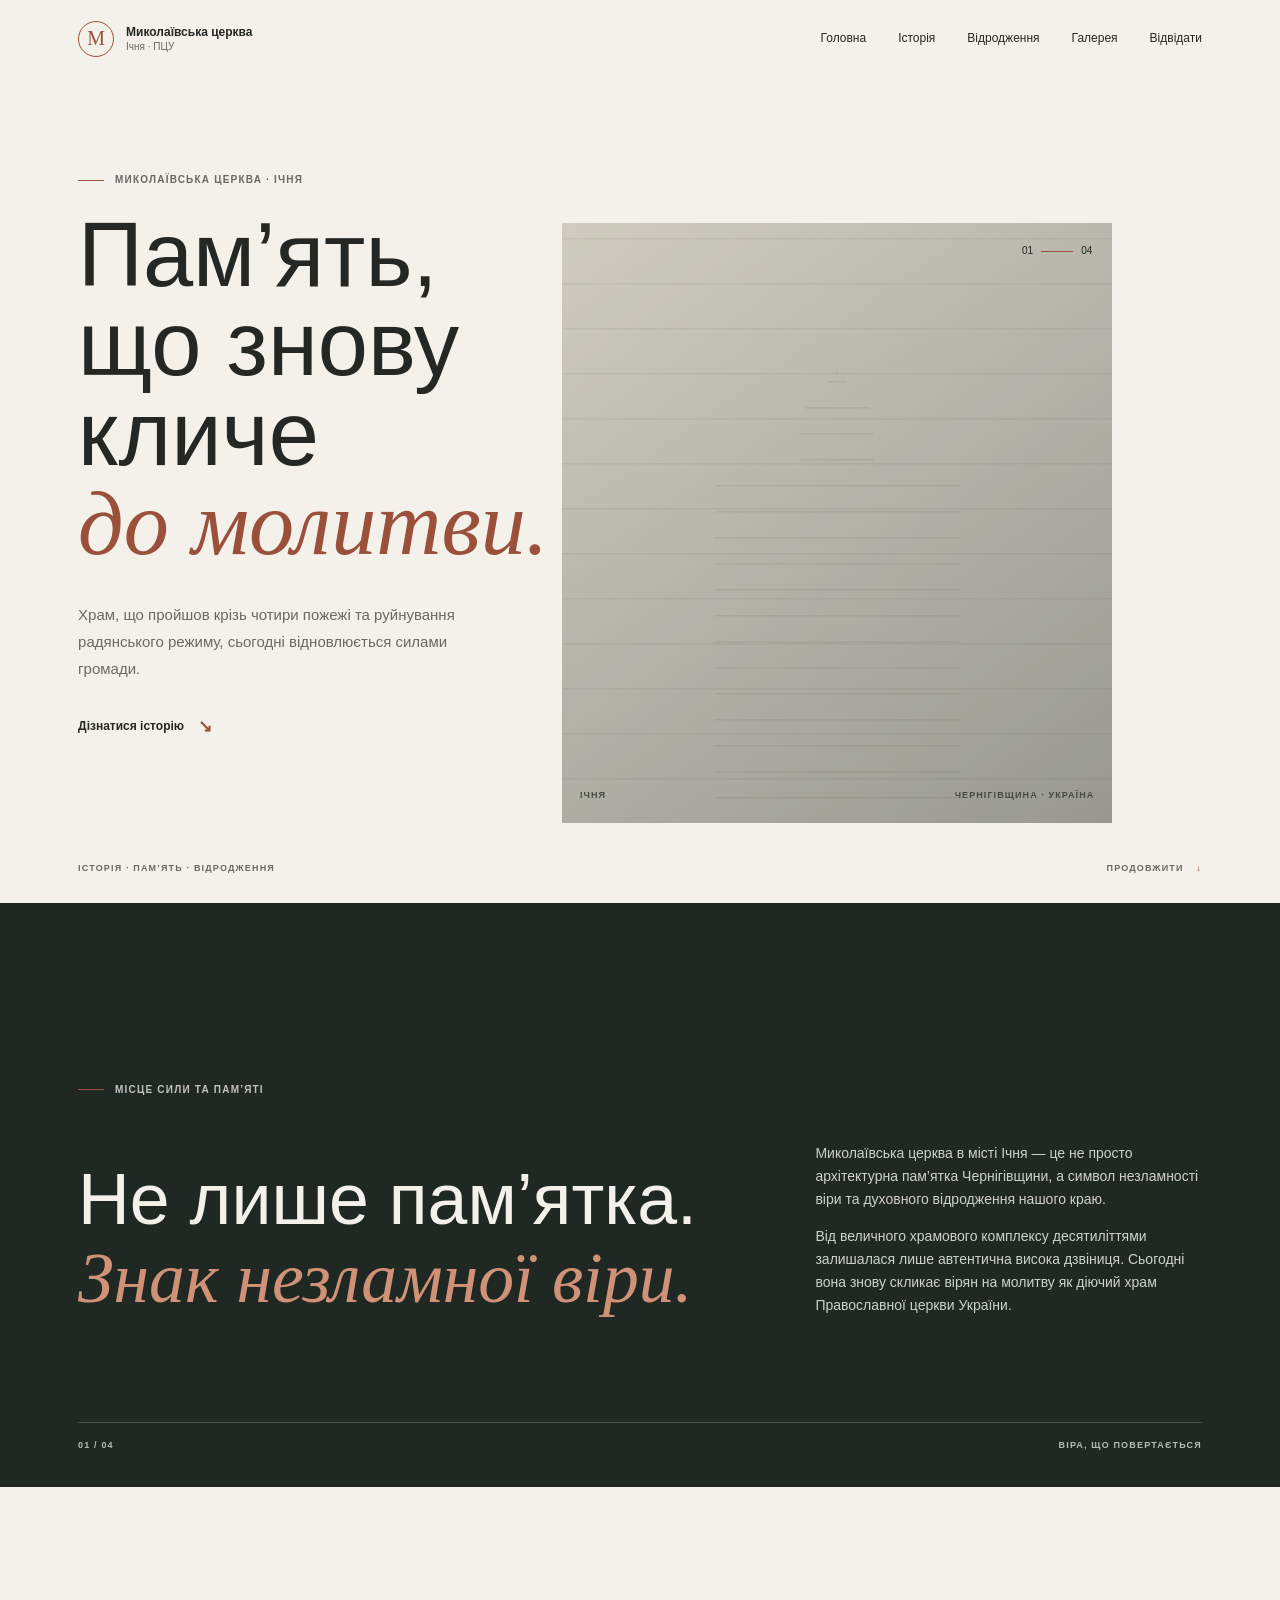
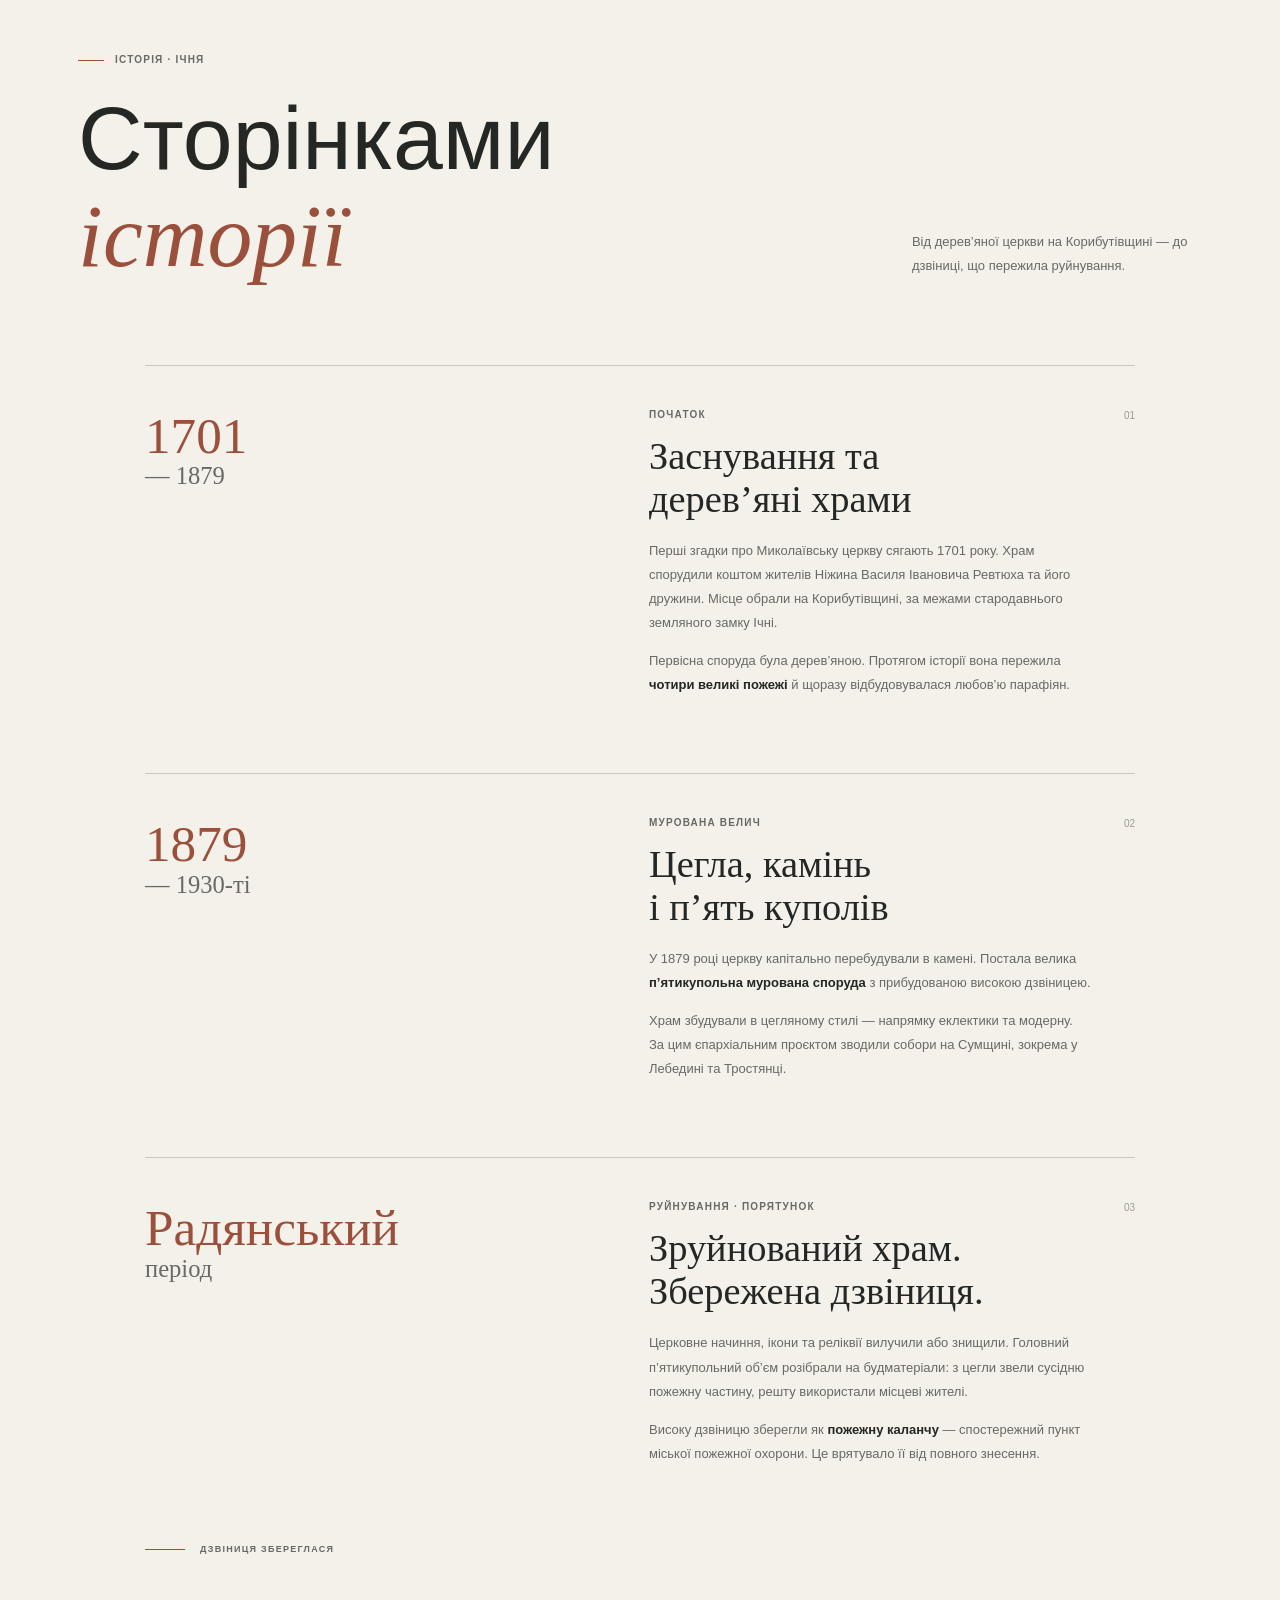
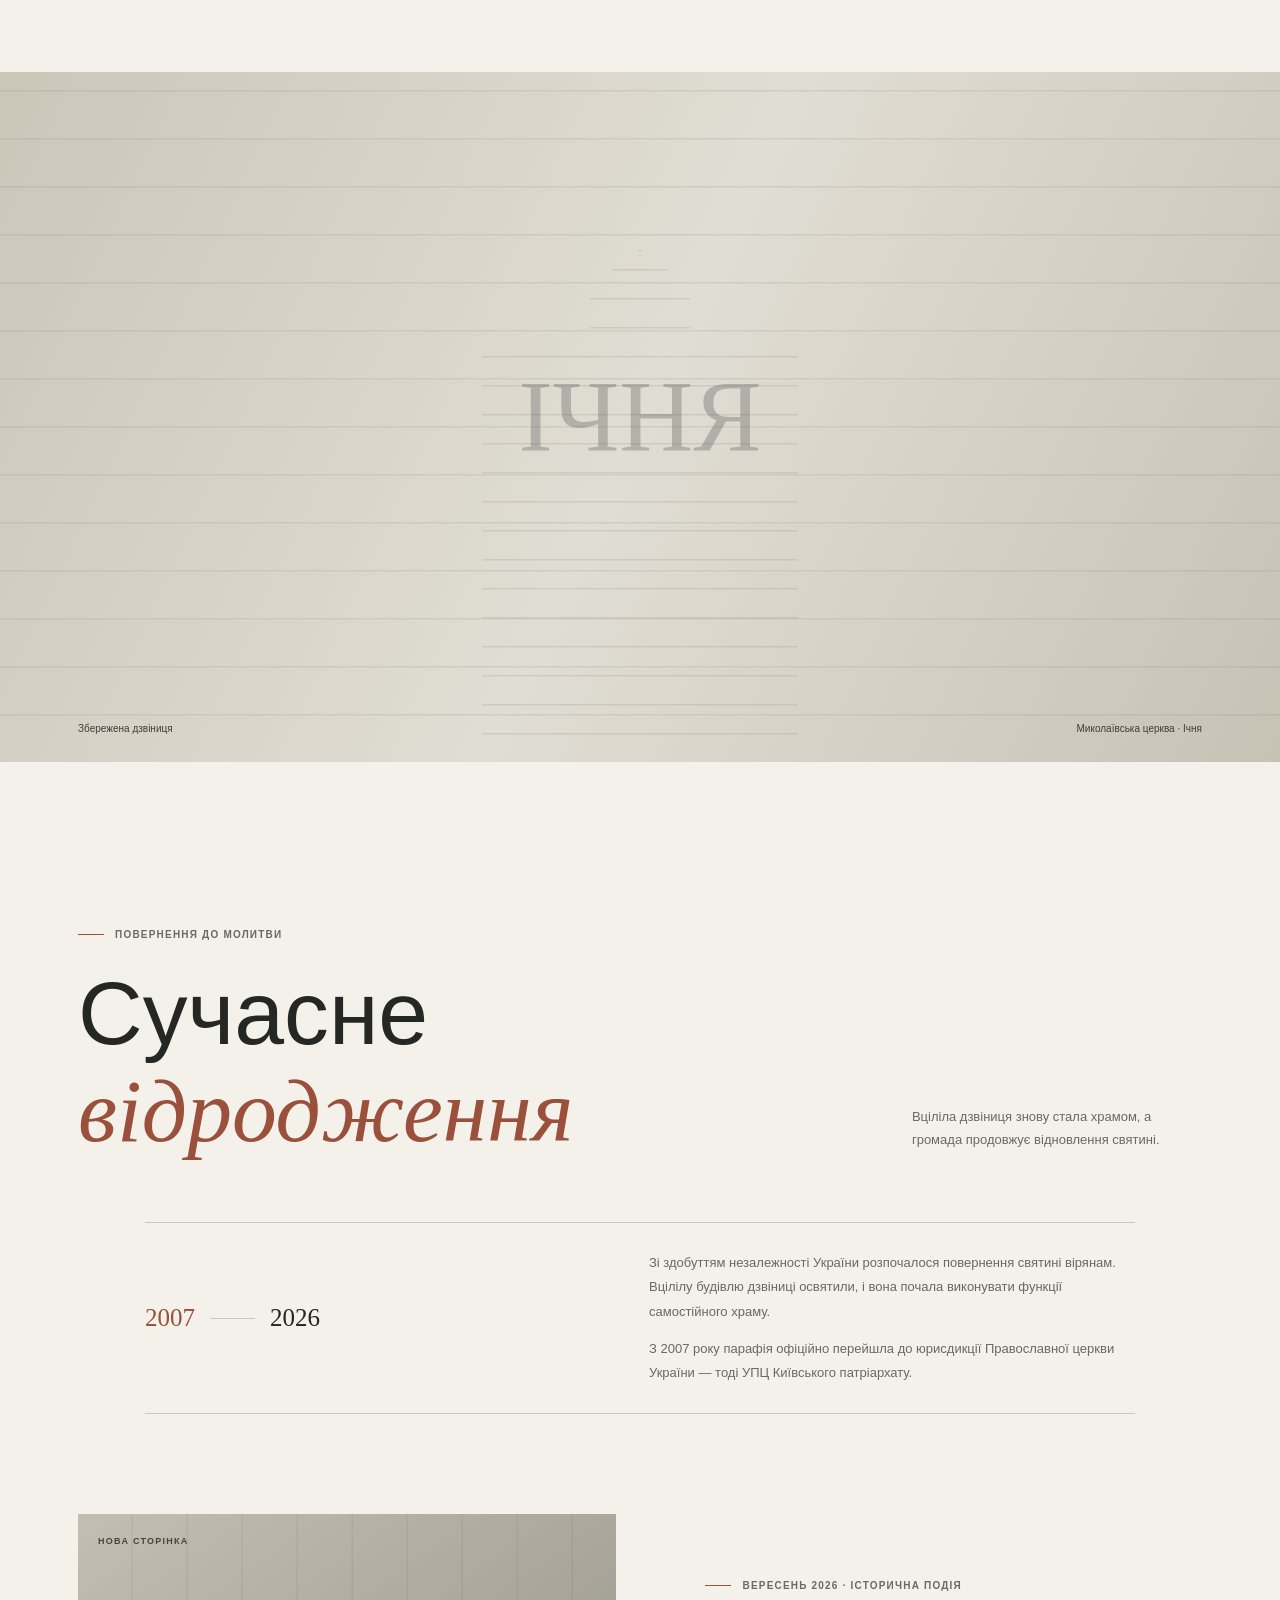
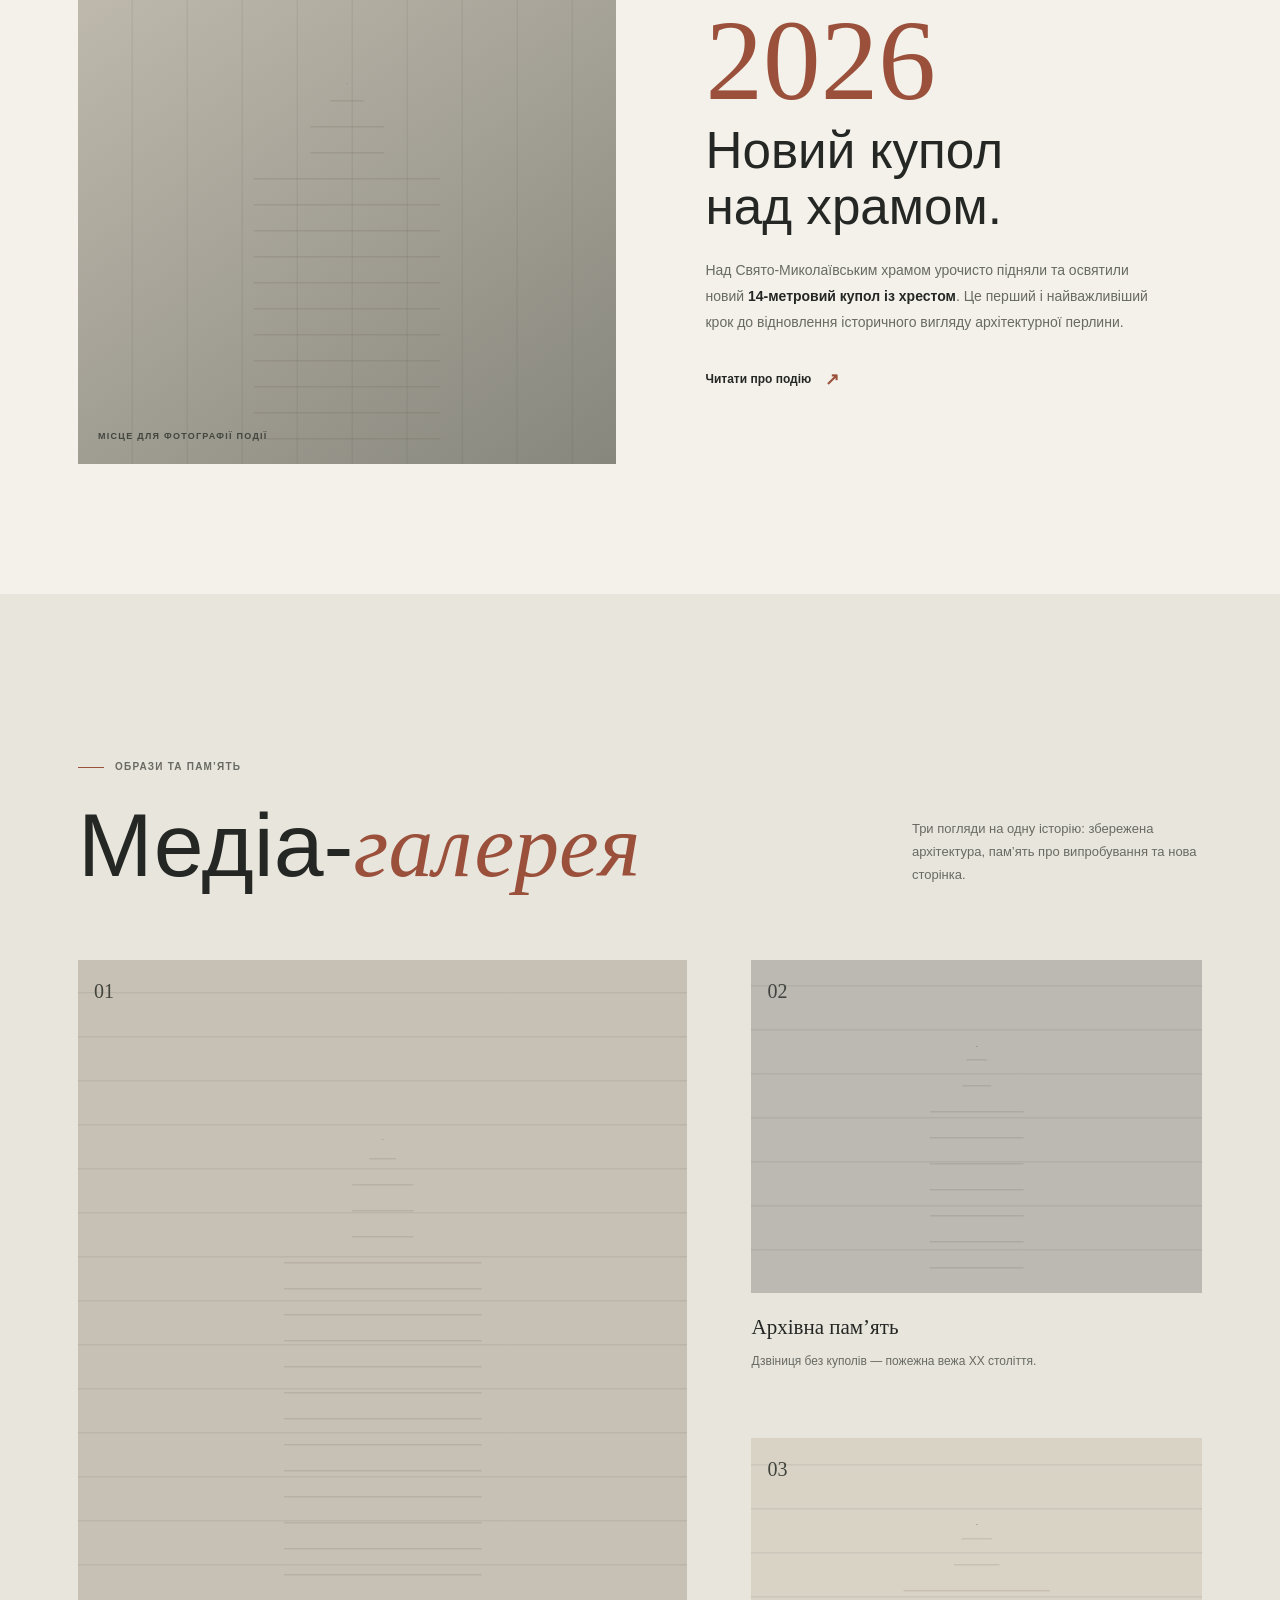
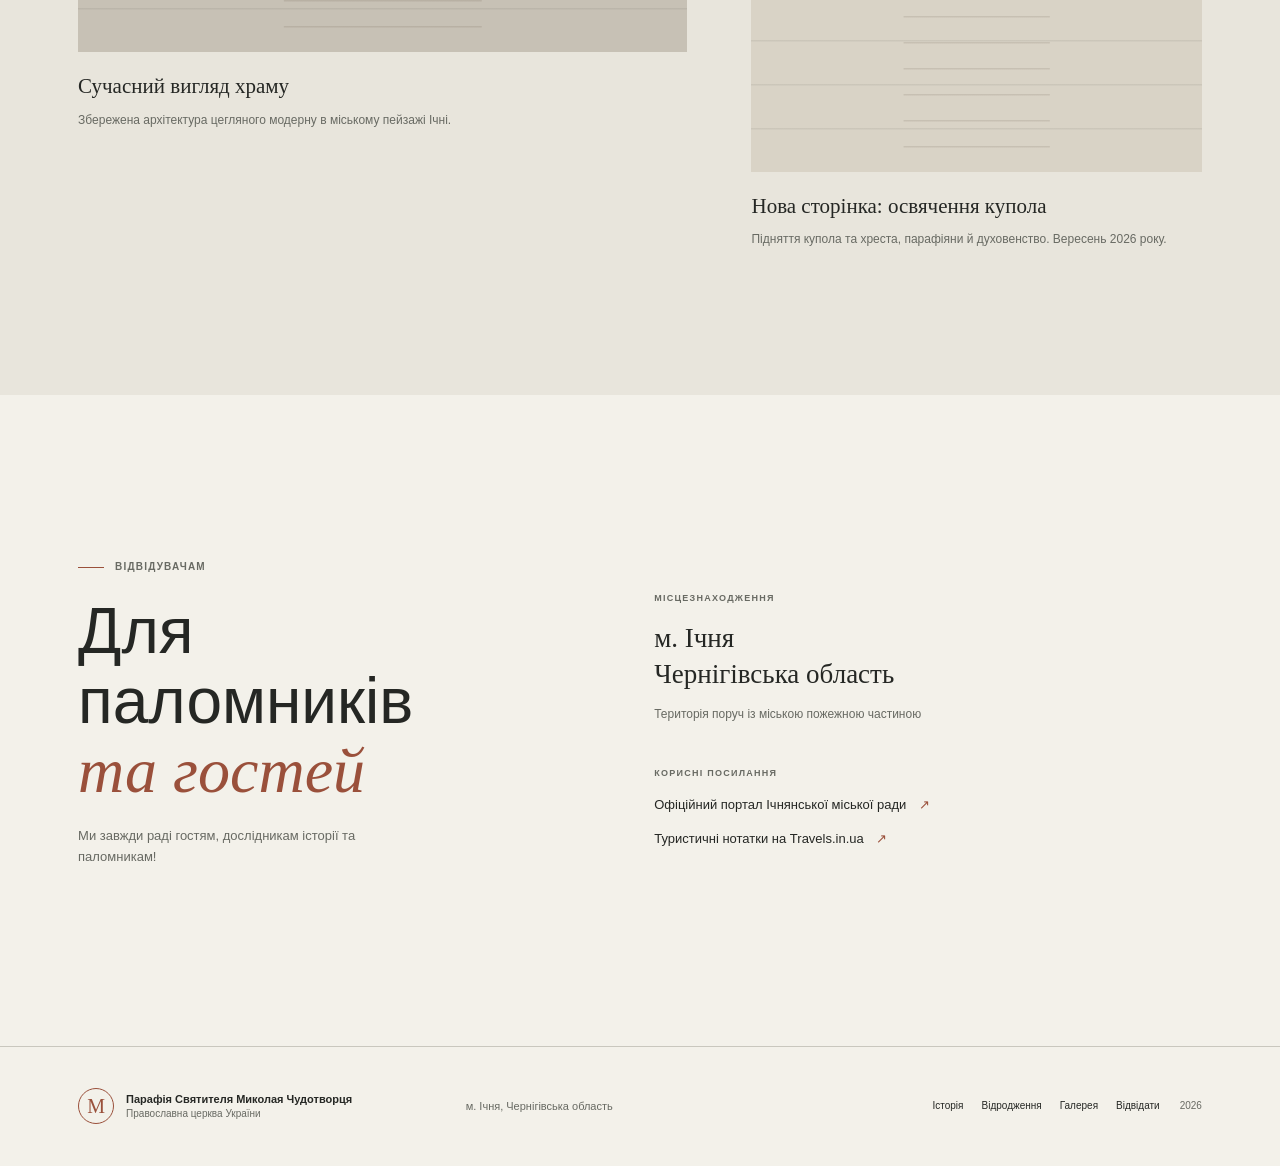
==== index.html @ 8bde5552 "chore: add church website and license" ====
<!doctype html>
<html lang="uk">
<head>
  <meta charset="utf-8">
  <meta name="viewport" content="width=device-width, initial-scale=1">
  <meta name="theme-color" content="#f3f1ea">
  <title>Миколаївська церква ПЦУ — Ічня | Історія та відродження</title>
  <meta name="description" content="Історія Миколаївської церкви в Ічні, Чернігівщина: від перших згадок 1701 року до відродження парафії та освячення нового купола у 2026 році.">
  <link rel="canonical" href="https://example.org/">
  <meta property="og:type" content="website">
  <meta property="og:locale" content="uk_UA">
  <meta property="og:title" content="Миколаївська церква ПЦУ — Ічня">
  <meta property="og:description" content="Історія храму, що пережив руйнування, зберіг дзвіницю та відроджується силами громади.">
  <meta name="twitter:card" content="summary">
  <script type="application/ld+json">
    {
      "@context": "https://schema.org",
      "@type": "Church",
      "name": "Парафія Святителя Миколая Чудотворця ПЦУ",
      "address": {
        "@type": "PostalAddress",
        "addressLocality": "Ічня",
        "addressRegion": "Чернігівська область",
        "addressCountry": "UA"
      }
    }
  </script>
  <link rel="stylesheet" href="styles.css">
  <script src="script.js" defer></script>
</head>
<body>
  <a class="skip-link" href="#main">Перейти до змісту</a>
  <header class="site-header" id="top">
    <a class="brand" href="#top" aria-label="Миколаївська церква в Ічні — на головну">
      <span class="brand-mark" aria-hidden="true">М</span>
      <span class="brand-name">Миколаївська церква<span>Ічня · ПЦУ</span></span>
    </a>
    <nav class="desktop-nav" aria-label="Головна навігація">
      <a href="#top">Головна</a>
      <a href="#history">Історія</a>
      <a href="#revival">Відродження</a>
      <a href="#gallery">Галерея</a>
      <a href="#visit">Відвідати</a>
    </nav>
    <details class="mobile-nav">
      <summary aria-label="Відкрити навігацію"><span></span><span></span></summary>
      <nav aria-label="Мобільна навігація">
        <a href="#top">Головна</a>
        <a href="#history">Історія</a>
        <a href="#revival">Відродження</a>
        <a href="#gallery">Галерея</a>
        <a href="#visit">Відвідати</a>
      </nav>
    </details>
  </header>

  <main id="main">
    <section class="hero" aria-labelledby="hero-title">
      <div class="hero-copy">
        <p class="eyebrow"><span class="eyebrow-rule"></span> Миколаївська церква · Ічня</p>
        <h1 id="hero-title">Пам’ять,<br>що знову кличе<br><em>до молитви.</em></h1>
        <p class="hero-intro">Храм, що пройшов крізь чотири пожежі та руйнування радянського режиму, сьогодні відновлюється силами громади.</p>
        <a class="text-link hero-link" href="#history">Дізнатися історію <span aria-hidden="true">↘</span></a>
      </div>
      <!-- Replace with images/hero/church-hero.webp when the approved parish photo is available. -->
      <div class="hero-image media-placeholder" role="img" aria-label="Місце для фотографії сучасного вигляду Миколаївської церкви в Ічні">
        <span class="hero-image-note"><span>ІЧНЯ</span><span>ЧЕРНІГІВЩИНА · УКРАЇНА</span></span>
        <span class="image-index">01 <i></i> 04</span>
      </div>
      <div class="hero-bottom"><span>ІСТОРІЯ · ПАМ’ЯТЬ · ВІДРОДЖЕННЯ</span><a href="#identity" aria-label="Прокрутити до вступу">ПРОДОВЖИТИ <span aria-hidden="true">↓</span></a></div>
    </section>

    <section class="identity section-pad" id="identity" aria-labelledby="identity-title">
      <p class="eyebrow reveal"><span class="eyebrow-rule"></span> Місце сили та пам’яті</p>
      <div class="identity-content reveal">
        <h2 id="identity-title">Не лише пам’ятка.<br><em>Знак незламної віри.</em></h2>
        <div class="identity-text">
          <p>Миколаївська церква в місті Ічня — це не просто архітектурна пам’ятка Чернігівщини, а символ незламності віри та духовного відродження нашого краю.</p>
          <p>Від величного храмового комплексу десятиліттями залишалася лише автентична висока дзвіниця. Сьогодні вона знову скликає вірян на молитву як діючий храм Православної церкви України.</p>
        </div>
      </div>
      <div class="identity-foot"><span>01 / 04</span><span>ВІРА, ЩО ПОВЕРТАЄТЬСЯ</span></div>
    </section>

    <section class="history section-pad" id="history" aria-labelledby="history-title">
      <div class="section-heading reveal">
        <p class="eyebrow"><span class="eyebrow-rule"></span> Історія · Ічня</p>
        <h2 id="history-title">Сторінками<br><em>історії</em></h2>
        <p class="heading-aside">Від дерев’яної церкви на Корибутівщині — до дзвіниці, що пережила руйнування.</p>
      </div>
      <div class="timeline">
        <article class="timeline-item reveal">
          <div class="timeline-date"><span>1701</span><span>— 1879</span></div>
          <div class="timeline-copy">
            <p class="eyebrow">Початок</p>
            <h3>Заснування та<br>дерев’яні храми</h3>
            <p>Перші згадки про Миколаївську церкву сягають 1701 року. Храм спорудили коштом жителів Ніжина Василя Івановича Ревтюха та його дружини. Місце обрали на Корибутівщині, за межами стародавнього земляного замку Ічні.</p>
            <p>Первісна споруда була дерев’яною. Протягом історії вона пережила <strong>чотири великі пожежі</strong> й щоразу відбудовувалася любов’ю парафіян.</p>
            <span class="timeline-marker" aria-hidden="true">01</span>
          </div>
        </article>
        <article class="timeline-item reveal">
          <div class="timeline-date"><span>1879</span><span>— 1930-ті</span></div>
          <div class="timeline-copy">
            <p class="eyebrow">Мурована велич</p>
            <h3>Цегла, камінь<br>і п’ять куполів</h3>
            <p>У 1879 році церкву капітально перебудували в камені. Постала велика <strong>п’ятикупольна мурована споруда</strong> з прибудованою високою дзвіницею.</p>
            <p>Храм збудували в цегляному стилі — напрямку еклектики та модерну. За цим єпархіальним проєктом зводили собори на Сумщині, зокрема у Лебедині та Тростянці.</p>
            <span class="timeline-marker" aria-hidden="true">02</span>
          </div>
        </article>
        <article class="timeline-item reveal">
          <div class="timeline-date"><span>Радянський</span><span>період</span></div>
          <div class="timeline-copy">
            <p class="eyebrow">Руйнування · порятунок</p>
            <h3>Зруйнований храм.<br>Збережена дзвіниця.</h3>
            <p>Церковне начиння, ікони та реліквії вилучили або знищили. Головний п’ятикупольний об’єм розібрали на будматеріали: з цегли звели сусідню пожежну частину, решту використали місцеві жителі.</p>
            <p>Високу дзвіницю зберегли як <strong>пожежну каланчу</strong> — спостережний пункт міської пожежної охорони. Це врятувало її від повного знесення.</p>
            <span class="timeline-marker" aria-hidden="true">03</span>
          </div>
        </article>
      </div>
      <div class="history-end reveal"><span class="history-end-line"></span><span>ДЗВІНИЦЯ ЗБЕРЕГЛАСЯ</span></div>
    </section>

    <figure class="photo-break reveal" aria-label="Місце для фотографії збереженої дзвіниці">
      <!-- Replace with images/history/bell-tower.webp when the approved parish photo is available. -->
      <div class="photo-break-image media-placeholder" role="img" aria-label="Тут буде фотографія дзвіниці Миколаївської церкви"></div>
      <figcaption><span>Збережена дзвіниця</span><span>Миколаївська церква · Ічня</span></figcaption>
      <span class="photo-break-number" aria-hidden="true">ІЧНЯ</span>
    </figure>

    <section class="revival section-pad" id="revival" aria-labelledby="revival-title">
      <div class="section-heading reveal">
        <p class="eyebrow"><span class="eyebrow-rule"></span> Повернення до молитви</p>
        <h2 id="revival-title">Сучасне<br><em>відродження</em></h2>
        <p class="heading-aside">Вціліла дзвіниця знову стала храмом, а громада продовжує відновлення святині.</p>
      </div>
      <div class="revival-story reveal">
        <div class="revival-years" aria-hidden="true"><span>2007</span><span class="years-rule"></span><span>2026</span></div>
        <div class="revival-copy">
          <p>Зі здобуттям незалежності України розпочалося повернення святині вірянам. Вцілілу будівлю дзвіниці освятили, і вона почала виконувати функції самостійного храму.</p>
          <p>З 2007 року парафія офіційно перейшла до юрисдикції Православної церкви України — тоді УПЦ Київського патріархату.</p>
        </div>
      </div>
      <article class="dome-event reveal">
        <!-- Replace with images/revival/dome-consecration-2026.webp when event photos are available. -->
        <div class="dome-visual media-placeholder" role="img" aria-label="Місце для фотографій підняття й освячення нового купола у вересні 2026 року">
          <span class="dome-visual-label">НОВА СТОРІНКА</span>
          <span class="dome-visual-caption">МІСЦЕ ДЛЯ ФОТОГРАФІЇ ПОДІЇ</span>
        </div>
        <div class="dome-copy">
          <p class="eyebrow"><span class="eyebrow-rule"></span> Вересень 2026 · Історична подія</p>
          <p class="dome-year">2026</p>
          <h3>Новий купол<br>над храмом.</h3>
          <p>Над Свято-Миколаївським храмом урочисто підняли та освятили новий <strong>14-метровий купол із хрестом</strong>. Це перший і найважливіший крок до відновлення історичного вигляду архітектурної перлини.</p>
          <a class="text-link" href="https://cheline.com.ua/news/society/v-ichnya-nad-svyato-mikolayivskim-hramom-urochisto-pidnyali-kupol-518323" target="_blank" rel="noopener noreferrer">Читати про подію <span aria-hidden="true">↗</span></a>
        </div>
      </article>
    </section>

    <section class="gallery section-pad" id="gallery" aria-labelledby="gallery-title">
      <div class="section-heading gallery-heading reveal">
        <p class="eyebrow"><span class="eyebrow-rule"></span> Образи та пам’ять</p>
        <h2 id="gallery-title">Медіа-<em>галерея</em></h2>
        <p class="heading-aside">Три погляди на одну історію: збережена архітектура, пам’ять про випробування та нова сторінка.</p>
      </div>
      <div class="gallery-grid">
        <figure class="gallery-item gallery-modern reveal">
          <!-- Replace with images/gallery/church-modern-01.webp when current photos are available. -->
          <div class="gallery-image media-placeholder" role="img" aria-label="Місце для фотографії сучасного вигляду церкви в Ічні"><span class="gallery-index">01</span></div>
          <figcaption><h3>Сучасний вигляд храму</h3><p>Збережена архітектура цегляного модерну в міському пейзажі Ічні.</p></figcaption>
        </figure>
        <figure class="gallery-item gallery-archive reveal">
          <!-- Replace with images/archive/church-archive-01.webp when an archival photo is available. -->
          <div class="gallery-image media-placeholder" role="img" aria-label="Місце для архівної фотографії дзвіниці у статусі пожежної вежі"><span class="gallery-index">02</span></div>
          <figcaption><h3>Архівна пам’ять</h3><p>Дзвіниця без куполів — пожежна вежа ХХ століття.</p></figcaption>
        </figure>
        <figure class="gallery-item gallery-dome reveal">
          <!-- Replace with images/gallery/dome-2026-01.webp when event photos are available. -->
          <div class="gallery-image media-placeholder" role="img" aria-label="Місце для фотографій освячення купола у вересні 2026 року"><span class="gallery-index">03</span></div>
          <figcaption><h3>Нова сторінка: освячення купола</h3><p>Підняття купола та хреста, парафіяни й духовенство. Вересень 2026 року.</p></figcaption>
        </figure>
      </div>
    </section>

    <section class="visit section-pad" id="visit" aria-labelledby="visit-title">
      <div class="visit-heading reveal">
        <p class="eyebrow"><span class="eyebrow-rule"></span> Відвідувачам</p>
        <h2 id="visit-title">Для паломників<br><em>та гостей</em></h2>
        <p>Ми завжди раді гостям, дослідникам історії та паломникам!</p>
      </div>
      <div class="visit-details reveal">
        <div class="visit-place"><span class="visit-label">МІСЦЕЗНАХОДЖЕННЯ</span><p>м. Ічня<br>Чернігівська область</p><span class="visit-note">Територія поруч із міською пожежною частиною</span></div>
        <div class="visit-links"><span class="visit-label">КОРИСНІ ПОСИЛАННЯ</span>
          <a href="https://ichnya.cg.gov.ua/index.php?id=349293&amp;tp=page" target="_blank" rel="noopener noreferrer">Офіційний портал Ічнянської міської ради <span aria-hidden="true">↗</span></a>
          <a href="https://travels.in.ua/map.php/object/2792/tserkva-svyatoho-mykolaya" target="_blank" rel="noopener noreferrer">Туристичні нотатки на Travels.in.ua <span aria-hidden="true">↗</span></a>
        </div>
      </div>
    </section>
  </main>

  <footer class="site-footer">
    <a class="brand footer-brand" href="#top">
      <span class="brand-mark" aria-hidden="true">М</span>
      <span class="brand-name">Парафія Святителя Миколая Чудотворця<span>Православна церква України</span></span>
    </a>
    <p class="footer-place">м. Ічня, Чернігівська область</p>
    <nav class="footer-nav" aria-label="Навігація внизу сторінки">
      <a href="#history">Історія</a><a href="#revival">Відродження</a><a href="#gallery">Галерея</a><a href="#visit">Відвідати</a>
    </nav>
    <span class="footer-year">2026</span>
  </footer>
</body>
</html>
---- styles.css ----
:root {
  color-scheme: light;
  --paper: #f3f1ea;
  --paper-dark: #e8e5dc;
  --ink: #252724;
  --muted: #686a63;
  --clay: #9a503b;
  --line: #c9c7be;
  --night: #202824;
  --serif: "Iowan Old Style", "Palatino Linotype", "Book Antiqua", Georgia, serif;
  --sans: -apple-system, BlinkMacSystemFont, "Segoe UI", sans-serif;
  --content: 1240px;
  --gutter: clamp(22px, 6.1vw, 92px);
  --ease: cubic-bezier(.2, .65, .25, 1);
}

* { box-sizing: border-box; }
html { scroll-behavior: smooth; scroll-padding-top: 90px; }
body { margin: 0; background: var(--paper); color: var(--ink); font-family: var(--sans); font-size: 16px; line-height: 1.65; -webkit-font-smoothing: antialiased; }
a { color: inherit; }
button, summary, a { -webkit-tap-highlight-color: transparent; }
a:focus-visible, summary:focus-visible { outline: 2px solid var(--clay); outline-offset: 5px; }
::selection { background: #d9b9a9; color: var(--ink); }
.skip-link { position: fixed; z-index: 20; top: 10px; left: 10px; padding: 10px 14px; transform: translateY(-150%); background: var(--paper); color: var(--ink); }
.skip-link:focus { transform: translateY(0); }
.site-header { position: sticky; z-index: 10; top: 0; display: flex; height: 78px; align-items: center; justify-content: space-between; padding: 0 var(--gutter); border-bottom: 1px solid transparent; background: rgba(243, 241, 234, .94); transition: border-color .25s ease, background-color .25s ease; backdrop-filter: blur(12px); }
.site-header.is-scrolled { border-color: var(--line); background: rgba(243, 241, 234, .97); }
.brand { display: inline-flex; align-items: center; gap: 12px; text-decoration: none; }
.brand-mark { display: grid; width: 36px; height: 36px; place-items: center; border: 1px solid var(--clay); border-radius: 50%; color: var(--clay); font-family: var(--serif); font-size: 20px; }
.brand-name { display: grid; font-size: 12px; font-weight: 650; line-height: 1.35; }
.brand-name span { color: var(--muted); font-size: 10px; font-weight: 450; }
.desktop-nav, .footer-nav { display: flex; align-items: center; gap: clamp(16px, 2.5vw, 38px); }
.desktop-nav a, .footer-nav a { position: relative; font-size: 12px; text-decoration: none; }
.desktop-nav a::after, .footer-nav a::after, .text-link::after, .visit-links a::after { position: absolute; right: 0; bottom: -4px; left: 0; height: 1px; transform: scaleX(0); transform-origin: left; background: currentColor; content: ""; transition: transform .25s var(--ease); }
.desktop-nav a:hover::after, .footer-nav a:hover::after, .text-link:hover::after, .visit-links a:hover::after { transform: scaleX(1); }
.mobile-nav { display: none; }
.hero { position: relative; display: grid; min-height: min(760px, calc(100svh - 78px)); grid-template-columns: 1fr 1fr; align-items: center; overflow: hidden; padding: 65px var(--gutter) 105px; }
.hero-copy { position: relative; z-index: 1; max-width: 660px; padding: 30px 0 52px; }
.eyebrow { display: flex; align-items: center; gap: 11px; margin: 0 0 23px; color: var(--muted); font-size: 10px; font-weight: 650; letter-spacing: .12em; line-height: 1.4; text-transform: uppercase; }
.eyebrow-rule { width: 26px; height: 1px; flex: 0 0 auto; background: var(--clay); }
h1, h2, h3, p { margin-top: 0; }
.hero h1 { margin: 0; font-size: clamp(3.35rem, 7.05vw, 7.1rem); font-weight: 480; letter-spacing: 0; line-height: .99; }
h1 em, h2 em { color: var(--clay); font-family: var(--serif); font-weight: 400; }
.hero-intro { max-width: 425px; margin: 32px 0 26px; color: var(--muted); font-size: 15px; line-height: 1.8; }
.text-link { position: relative; display: inline-flex; align-items: center; gap: 14px; padding: 5px 0; font-size: 12px; font-weight: 650; text-decoration: none; }
.text-link span { color: var(--clay); font-size: 17px; transition: transform .2s var(--ease); }
.text-link:hover span { transform: translate(2px, -2px); }
.hero-image { position: absolute; top: 8%; right: var(--gutter); width: min(43vw, 650px); height: min(68vh, 600px); overflow: hidden; }
.media-placeholder { position: relative; overflow: hidden; background: #d9d5c9; }
.hero-image::before { position: absolute; inset: 0; background: linear-gradient(145deg, rgba(32, 40, 36, .05), rgba(32, 40, 36, .35)), repeating-linear-gradient(0deg, transparent 0 43px, rgba(64, 68, 59, .08) 44px 45px); content: ""; }
.hero-image::after { position: absolute; right: 13%; bottom: 0; left: 13%; height: 75%; border: 1px solid rgba(63, 67, 59, .35); border-bottom: 0; background: repeating-linear-gradient(0deg, transparent 0 24px, rgba(92, 76, 61, .12) 25px 26px); clip-path: polygon(50% 0, 59% 9%, 59% 22%, 80% 22%, 80% 100%, 20% 100%, 20% 22%, 41% 22%, 41% 9%); content: ""; }
.hero-image-note { position: absolute; z-index: 1; right: 18px; bottom: 20px; left: 18px; display: flex; justify-content: space-between; color: #464941; font-size: 9px; font-weight: 650; letter-spacing: .12em; }
.image-index { position: absolute; z-index: 1; top: 20px; right: 20px; display: flex; align-items: center; gap: 8px; font-size: 10px; }
.image-index i { width: 32px; height: 1px; background: var(--clay); }
.hero-bottom { position: absolute; right: var(--gutter); bottom: 28px; left: var(--gutter); display: flex; justify-content: space-between; color: var(--muted); font-size: 9px; font-weight: 650; letter-spacing: .13em; }
.hero-bottom a { text-decoration: none; }
.hero-bottom a span { margin-left: 9px; color: var(--clay); }
.section-pad { padding-right: var(--gutter); padding-left: var(--gutter); }
.identity { padding-top: clamp(100px, 14vw, 190px); padding-bottom: 34px; background: var(--night); color: var(--paper); }
.identity .eyebrow { color: #c3c4bb; }
.identity-content { display: grid; grid-template-columns: 1.15fr .7fr; gap: 8vw; align-items: end; max-width: var(--content); margin: 0 auto; padding: 22px 0 105px; }
.identity h2, .section-heading h2, .visit h2 { margin: 0; font-size: clamp(2.8rem, 5.6vw, 6rem); font-weight: 450; letter-spacing: 0; line-height: 1.08; }
.identity h2 em { color: #d09277; }
.identity-text { max-width: 430px; color: #d0d1c9; font-size: 14px; }
.identity-text p:last-child { margin-bottom: 0; }
.identity-foot { display: flex; justify-content: space-between; padding-top: 15px; border-top: 1px solid #4c524d; color: #b9bcb3; font-size: 9px; font-weight: 600; letter-spacing: .13em; }
.history { padding-top: clamp(100px, 13vw, 175px); padding-bottom: 115px; }
.section-heading { position: relative; display: grid; max-width: var(--content); grid-template-columns: 1fr .62fr; align-items: end; margin: 0 auto 80px; }
.section-heading .eyebrow { grid-column: 1 / -1; }
.section-heading h2 { font-size: clamp(3.5rem, 7vw, 7rem); }
.heading-aside { max-width: 290px; margin: 0 0 8px auto; color: var(--muted); font-size: 13px; line-height: 1.8; }
.timeline { max-width: 990px; margin: 0 auto; }
.timeline-item { display: grid; grid-template-columns: .8fr 1fr; gap: 9vw; padding: 42px 0 62px; border-top: 1px solid var(--line); }
.timeline-date { display: flex; flex-direction: column; color: var(--clay); font-family: var(--serif); font-size: clamp(2.15rem, 4vw, 4.25rem); line-height: 1.08; }
.timeline-date span + span { color: var(--muted); font-size: .48em; }
.timeline-copy { position: relative; max-width: 520px; padding-right: 44px; }
.timeline-copy .eyebrow { margin-bottom: 13px; }
.timeline-copy h3 { margin-bottom: 18px; font-family: var(--serif); font-size: clamp(1.8rem, 3vw, 2.65rem); font-weight: 400; line-height: 1.12; }
.timeline-copy p:not(.eyebrow) { margin-bottom: 14px; color: var(--muted); font-size: 13px; line-height: 1.85; }
.timeline-copy strong, .dome-copy strong { color: var(--ink); font-weight: 650; }
.timeline-marker { position: absolute; top: 0; right: 0; color: #9b9c94; font-size: 10px; }
.history-end { display: flex; max-width: 990px; align-items: center; gap: 15px; margin: 0 auto; color: var(--muted); font-size: 9px; font-weight: 650; letter-spacing: .14em; }
.history-end-line { width: 40px; height: 1px; background: var(--clay); }
.photo-break { position: relative; height: clamp(350px, 56vw, 690px); margin: 0; overflow: hidden; background: #d7d2c6; }
.photo-break-image { position: absolute; inset: 0; background: repeating-linear-gradient(0deg, transparent 0 46px, rgba(73, 72, 61, .1) 47px 48px), linear-gradient(115deg, #cbc6b8, #e0ddd4 50%, #c8c2b5); }
.photo-break-image::before { position: absolute; right: 22%; bottom: 0; left: 22%; height: 74%; border: 1px solid rgba(63, 67, 59, .38); border-bottom: 0; background: repeating-linear-gradient(0deg, transparent 0 27px, rgba(92, 76, 61, .12) 28px 29px); clip-path: polygon(50% 0, 57% 7%, 57% 18%, 72% 18%, 72% 100%, 28% 100%, 28% 18%, 43% 18%, 43% 7%); content: ""; }
.photo-break figcaption { position: absolute; z-index: 1; right: var(--gutter); bottom: 24px; left: var(--gutter); display: flex; justify-content: space-between; color: #3d4039; font-size: 10px; }
.photo-break-number { position: absolute; top: 50%; left: 50%; transform: translate(-50%, -50%); color: rgba(37, 39, 36, .24); font-family: var(--serif); font-size: clamp(3rem, 8vw, 7rem); }
.revival { padding-top: clamp(100px, 13vw, 170px); padding-bottom: 130px; }
.revival .section-heading { margin-bottom: 63px; }
.revival-story { display: grid; max-width: 990px; grid-template-columns: .8fr 1fr; gap: 9vw; margin: 0 auto 100px; padding: 28px 0; border-top: 1px solid var(--line); border-bottom: 1px solid var(--line); }
.revival-years { display: flex; align-items: center; gap: 15px; color: var(--clay); font-family: var(--serif); font-size: 25px; }
.revival-years span:last-child { color: var(--ink); }
.years-rule { width: 45px; height: 1px; background: var(--line); }
.revival-copy { max-width: 510px; color: var(--muted); font-size: 13px; line-height: 1.85; }
.revival-copy p:last-child { margin-bottom: 0; }
.dome-event { display: grid; max-width: var(--content); grid-template-columns: 1.04fr .96fr; align-items: center; gap: clamp(35px, 7vw, 100px); margin: 0 auto; }
.dome-visual { min-height: 550px; background: #c7c1b4; }
.dome-visual::before { position: absolute; inset: 0; background: linear-gradient(145deg, rgba(32, 40, 36, .02), rgba(32, 40, 36, .38)), repeating-linear-gradient(90deg, transparent 0 53px, rgba(67, 68, 57, .08) 54px 55px); content: ""; }
.dome-visual::after { position: absolute; right: 19%; bottom: 0; left: 19%; height: 69%; border: 1px solid rgba(63, 67, 59, .36); border-bottom: 0; background: repeating-linear-gradient(0deg, transparent 0 24px, rgba(92, 76, 61, .14) 25px 26px); clip-path: polygon(50% 0, 61% 10%, 61% 24%, 78% 24%, 78% 100%, 22% 100%, 22% 24%, 39% 24%, 39% 10%); content: ""; }
.dome-visual-label, .dome-visual-caption { position: absolute; z-index: 1; left: 20px; color: #43463f; font-size: 9px; font-weight: 650; letter-spacing: .14em; }
.dome-visual-label { top: 20px; }
.dome-visual-caption { bottom: 20px; }
.dome-copy { max-width: 460px; padding: 20px 0; }
.dome-copy .eyebrow { margin-bottom: 11px; }
.dome-year { margin: 0 0 -5px; color: var(--clay); font-family: var(--serif); font-size: clamp(4.7rem, 9vw, 8.8rem); line-height: .98; }
.dome-copy h3 { margin: 12px 0 24px; font-size: clamp(2.35rem, 4vw, 4.1rem); font-weight: 450; line-height: 1.08; }
.dome-copy > p:not(.eyebrow):not(.dome-year) { margin-bottom: 25px; color: var(--muted); font-size: 14px; line-height: 1.85; }
.gallery { padding-top: clamp(100px, 13vw, 170px); padding-bottom: 145px; background: var(--paper-dark); }
.gallery-heading { margin-bottom: 65px; }
.gallery-grid { display: grid; max-width: var(--content); grid-template-columns: 1.15fr .85fr; column-gap: clamp(20px, 5vw, 75px); row-gap: 66px; margin: 0 auto; }
.gallery-item { min-width: 0; margin: 0; }
.gallery-modern { grid-row: span 2; }
.gallery-image { position: relative; min-height: 0; aspect-ratio: 1.35 / 1; background: #d1ccc0; }
.gallery-modern .gallery-image { aspect-ratio: .88 / 1; background-color: #c7c1b5; }
.gallery-archive .gallery-image { background-color: #bdb9ac; filter: saturate(.55); }
.gallery-dome .gallery-image { background-color: #d9d3c6; }
.gallery-image::before { position: absolute; inset: 0; background: repeating-linear-gradient(0deg, transparent 0 42px, rgba(65, 68, 59, .09) 43px 44px); content: ""; }
.gallery-modern .gallery-image::after, .gallery-dome .gallery-image::after { position: absolute; right: 22%; bottom: 0; left: 22%; height: 74%; border: 1px solid rgba(63, 67, 59, .36); border-bottom: 0; background: repeating-linear-gradient(0deg, transparent 0 24px, rgba(92, 76, 61, .14) 25px 26px); clip-path: polygon(50% 0, 59% 9%, 59% 22%, 79% 22%, 79% 100%, 21% 100%, 21% 22%, 41% 22%, 41% 9%); content: ""; }
.gallery-archive .gallery-image::after { position: absolute; right: 30%; bottom: 0; left: 30%; height: 74%; border: 1px solid rgba(63, 67, 59, .36); border-bottom: 0; background: repeating-linear-gradient(0deg, transparent 0 24px, rgba(92, 76, 61, .14) 25px 26px); clip-path: polygon(50% 0, 58% 8%, 58% 18%, 76% 18%, 76% 100%, 24% 100%, 24% 18%, 42% 18%, 42% 8%); content: ""; }
.gallery-index { position: absolute; z-index: 1; top: 15px; left: 16px; color: #41443d; font-family: var(--serif); font-size: 20px; }
.gallery-item figcaption { padding: 17px 0 0; }
.gallery-item h3 { margin: 0 0 6px; font-family: var(--serif); font-size: 21px; font-weight: 400; }
.gallery-item p { max-width: 440px; margin: 0; color: var(--muted); font-size: 12px; line-height: 1.75; }
.visit { display: grid; grid-template-columns: .9fr 1.1fr; gap: 10vw; padding-top: clamp(100px, 13vw, 165px); padding-bottom: clamp(100px, 13vw, 165px); }
.visit h2 { margin-bottom: 20px; font-size: clamp(2.7rem, 5vw, 5.3rem); }
.visit-heading > p:last-child { max-width: 330px; color: var(--muted); font-size: 13px; }
.visit-details { display: grid; align-content: center; gap: 40px; }
.visit-label { display: block; margin-bottom: 14px; color: var(--muted); font-size: 9px; font-weight: 650; letter-spacing: .14em; }
.visit-place p { margin-bottom: 7px; font-family: var(--serif); font-size: 27px; line-height: 1.35; }
.visit-note { color: var(--muted); font-size: 12px; }
.visit-links { display: grid; justify-items: start; gap: 13px; }
.visit-links .visit-label { margin-bottom: 0; }
.visit-links a { position: relative; font-size: 13px; text-decoration: none; }
.visit-links a span { margin-left: 9px; color: var(--clay); }
.site-footer { display: grid; min-height: 120px; grid-template-columns: 1.2fr .8fr 1.4fr auto; align-items: center; gap: 20px; padding: 25px var(--gutter); border-top: 1px solid var(--line); }
.footer-brand .brand-name { max-width: 240px; font-size: 11px; }
.footer-place { margin: 0; color: var(--muted); font-size: 11px; }
.footer-nav { justify-content: flex-end; gap: 18px; }
.footer-nav a { font-size: 10px; }
.footer-year { color: var(--muted); font-size: 10px; text-align: right; }
.js .reveal { opacity: 0; transform: translateY(16px); transition: opacity .65s var(--ease), transform .65s var(--ease); }
.js .reveal.is-visible { opacity: 1; transform: none; }

@media (min-width: 1440px) {
  .hero, .site-header { padding-right: max(var(--gutter), calc((100vw - 1360px) / 2)); padding-left: max(var(--gutter), calc((100vw - 1360px) / 2)); }
  .hero-bottom { right: max(var(--gutter), calc((100vw - 1360px) / 2)); left: max(var(--gutter), calc((100vw - 1360px) / 2)); }
}

@media (max-width: 760px) {
  html { scroll-padding-top: 70px; }
  .site-header { height: 68px; }
  .desktop-nav { display: none; }
  .mobile-nav { position: relative; display: block; }
  .mobile-nav summary { display: flex; width: 44px; height: 44px; flex-direction: column; align-items: center; justify-content: center; gap: 6px; list-style: none; cursor: pointer; }
  .mobile-nav summary::-webkit-details-marker { display: none; }
  .mobile-nav summary span { width: 21px; height: 1px; background: var(--ink); }
  .mobile-nav nav { position: absolute; top: 53px; right: -8px; display: grid; width: min(250px, calc(100vw - 44px)); padding: 12px 20px; border: 1px solid var(--line); background: var(--paper); box-shadow: 0 12px 30px rgba(37, 39, 36, .08); }
  .mobile-nav nav a { padding: 12px 0; border-bottom: 1px solid var(--line); font-size: 13px; text-decoration: none; }
  .mobile-nav nav a:last-child { border: 0; }
  .hero { display: flex; min-height: 760px; min-height: min(820px, calc(100svh - 68px)); flex-direction: column; align-items: stretch; padding-top: 52px; }
  .hero-copy { padding-top: 0; }
  .hero h1 { font-size: clamp(3.3rem, 14vw, 5.1rem); }
  .hero-intro { max-width: 365px; margin-top: 23px; font-size: 14px; }
  .hero-image { position: relative; inset: auto; width: 100%; height: clamp(210px, 35vh, 300px); flex: 0 0 auto; margin-top: 32px; }
  .hero-bottom { bottom: 18px; font-size: 8px; }
  .hero-bottom > span { max-width: 55%; }
  .identity-content { grid-template-columns: 1fr; gap: 29px; padding: 18px 0 65px; }
  .identity h2, .section-heading h2 { font-size: clamp(3rem, 11vw, 5rem); }
  .identity-text { max-width: 520px; }
  .section-heading { grid-template-columns: 1fr; gap: 20px; margin-bottom: 58px; }
  .section-heading .eyebrow { margin-bottom: 0; }
  .heading-aside { max-width: 350px; margin: 0; }
  .timeline-item { grid-template-columns: 1fr; gap: 20px; padding: 32px 0 42px; }
  .timeline-date { flex-direction: row; gap: 10px; align-items: baseline; font-size: 2.55rem; }
  .timeline-date span + span { font-size: .55em; }
  .timeline-copy { padding-right: 32px; }
  .photo-break { height: 440px; }
  .photo-break-image::before { right: 11%; left: 11%; }
  .revival-story { grid-template-columns: 1fr; gap: 22px; margin-bottom: 68px; }
  .dome-event { grid-template-columns: 1fr; gap: 27px; }
  .dome-visual { min-height: 430px; }
  .dome-copy { padding: 0; }
  .gallery-grid { grid-template-columns: 1fr; row-gap: 40px; }
  .gallery-modern { grid-row: auto; }
  .gallery-modern .gallery-image, .gallery-image { min-height: 0; aspect-ratio: 1.22 / 1; }
  .visit { grid-template-columns: 1fr; gap: 45px; }
  .site-footer { grid-template-columns: 1fr auto; gap: 24px 10px; }
  .footer-place { grid-column: 1; grid-row: 2; }
  .footer-nav { grid-column: 1 / -1; grid-row: 3; flex-wrap: wrap; justify-content: flex-start; }
  .footer-year { grid-column: 2; grid-row: 2; }
}

@media (max-width: 380px) {
  .brand { gap: 8px; }
  .brand-mark { width: 32px; height: 32px; }
  .brand-name { font-size: 11px; }
  .hero h1 { font-size: 3.2rem; }
  .hero-image-note { font-size: 8px; }
  .photo-break figcaption { font-size: 9px; }
  .timeline-date { flex-wrap: wrap; }
}

@media (prefers-reduced-motion: reduce) {
  *, *::before, *::after { scroll-behavior: auto !important; animation-duration: .01ms !important; animation-iteration-count: 1 !important; transition-duration: .01ms !important; }
  .js .reveal { opacity: 1; transform: none; }
}
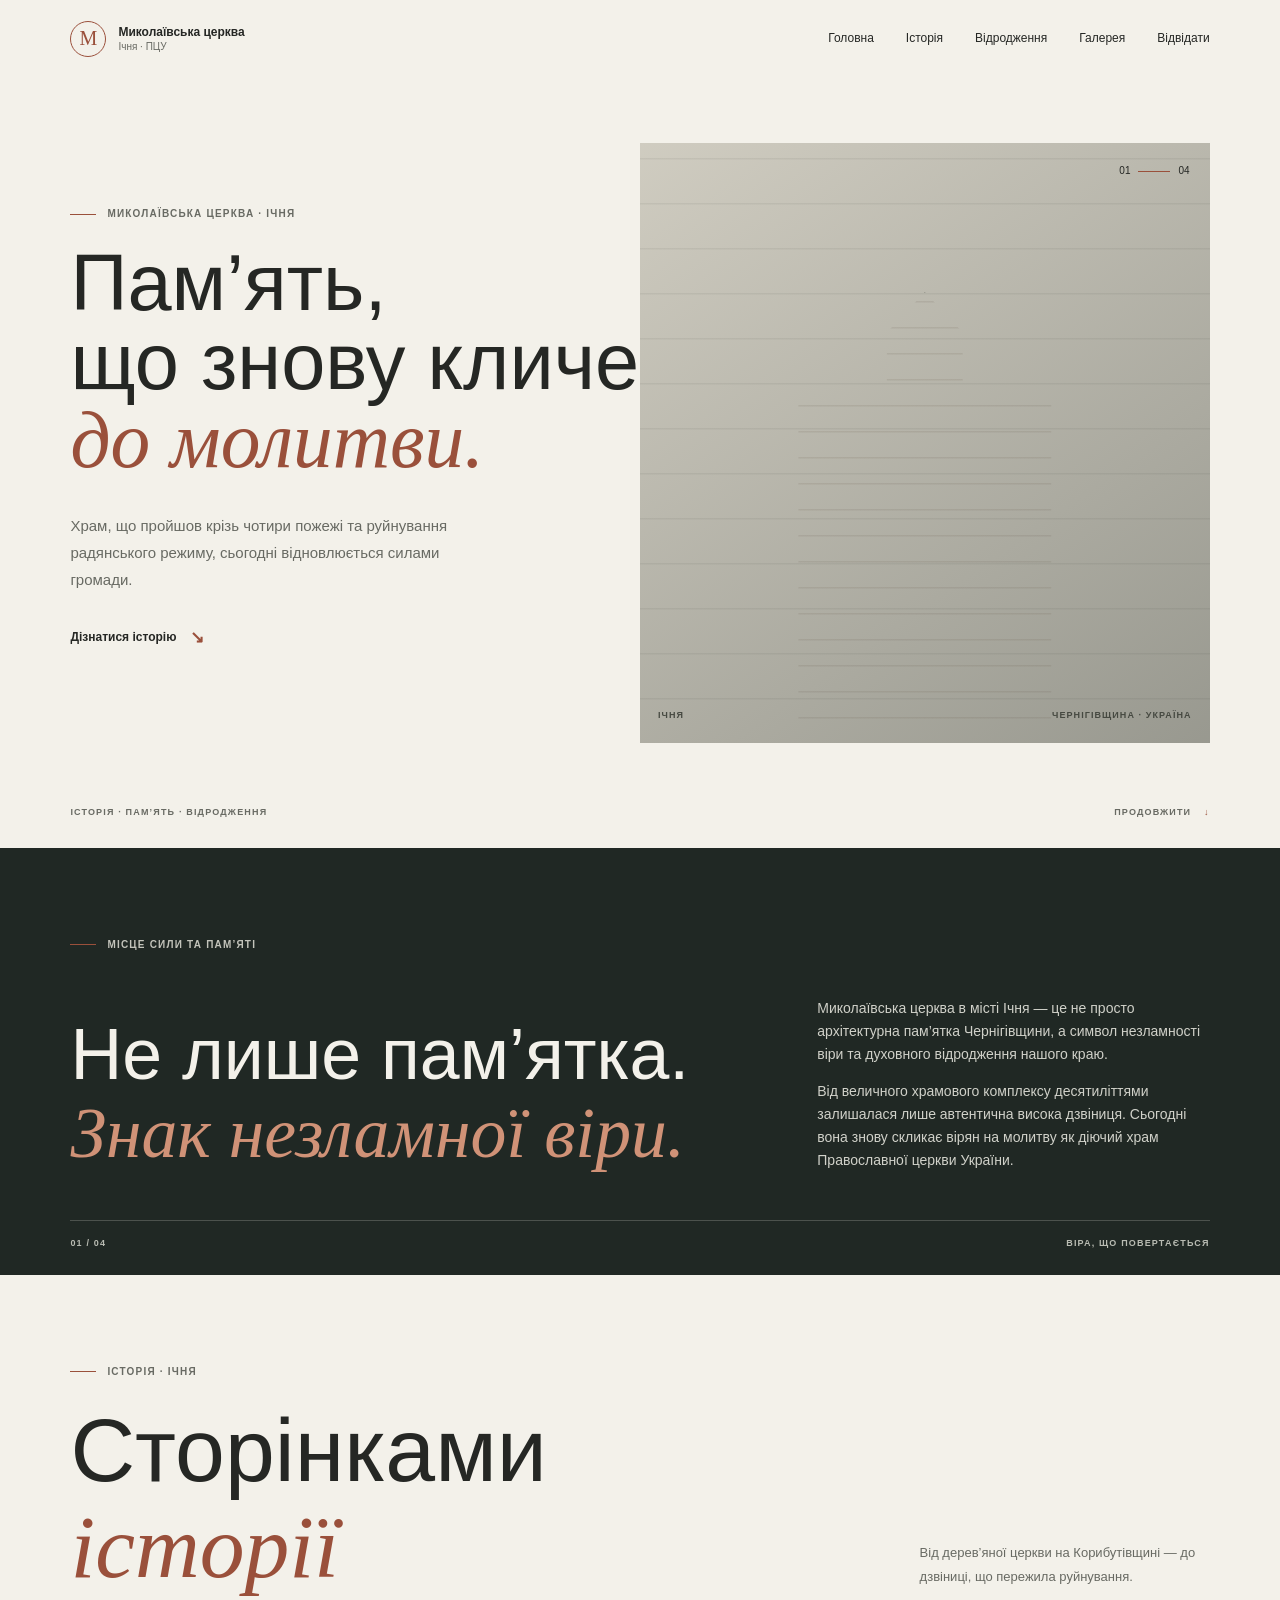
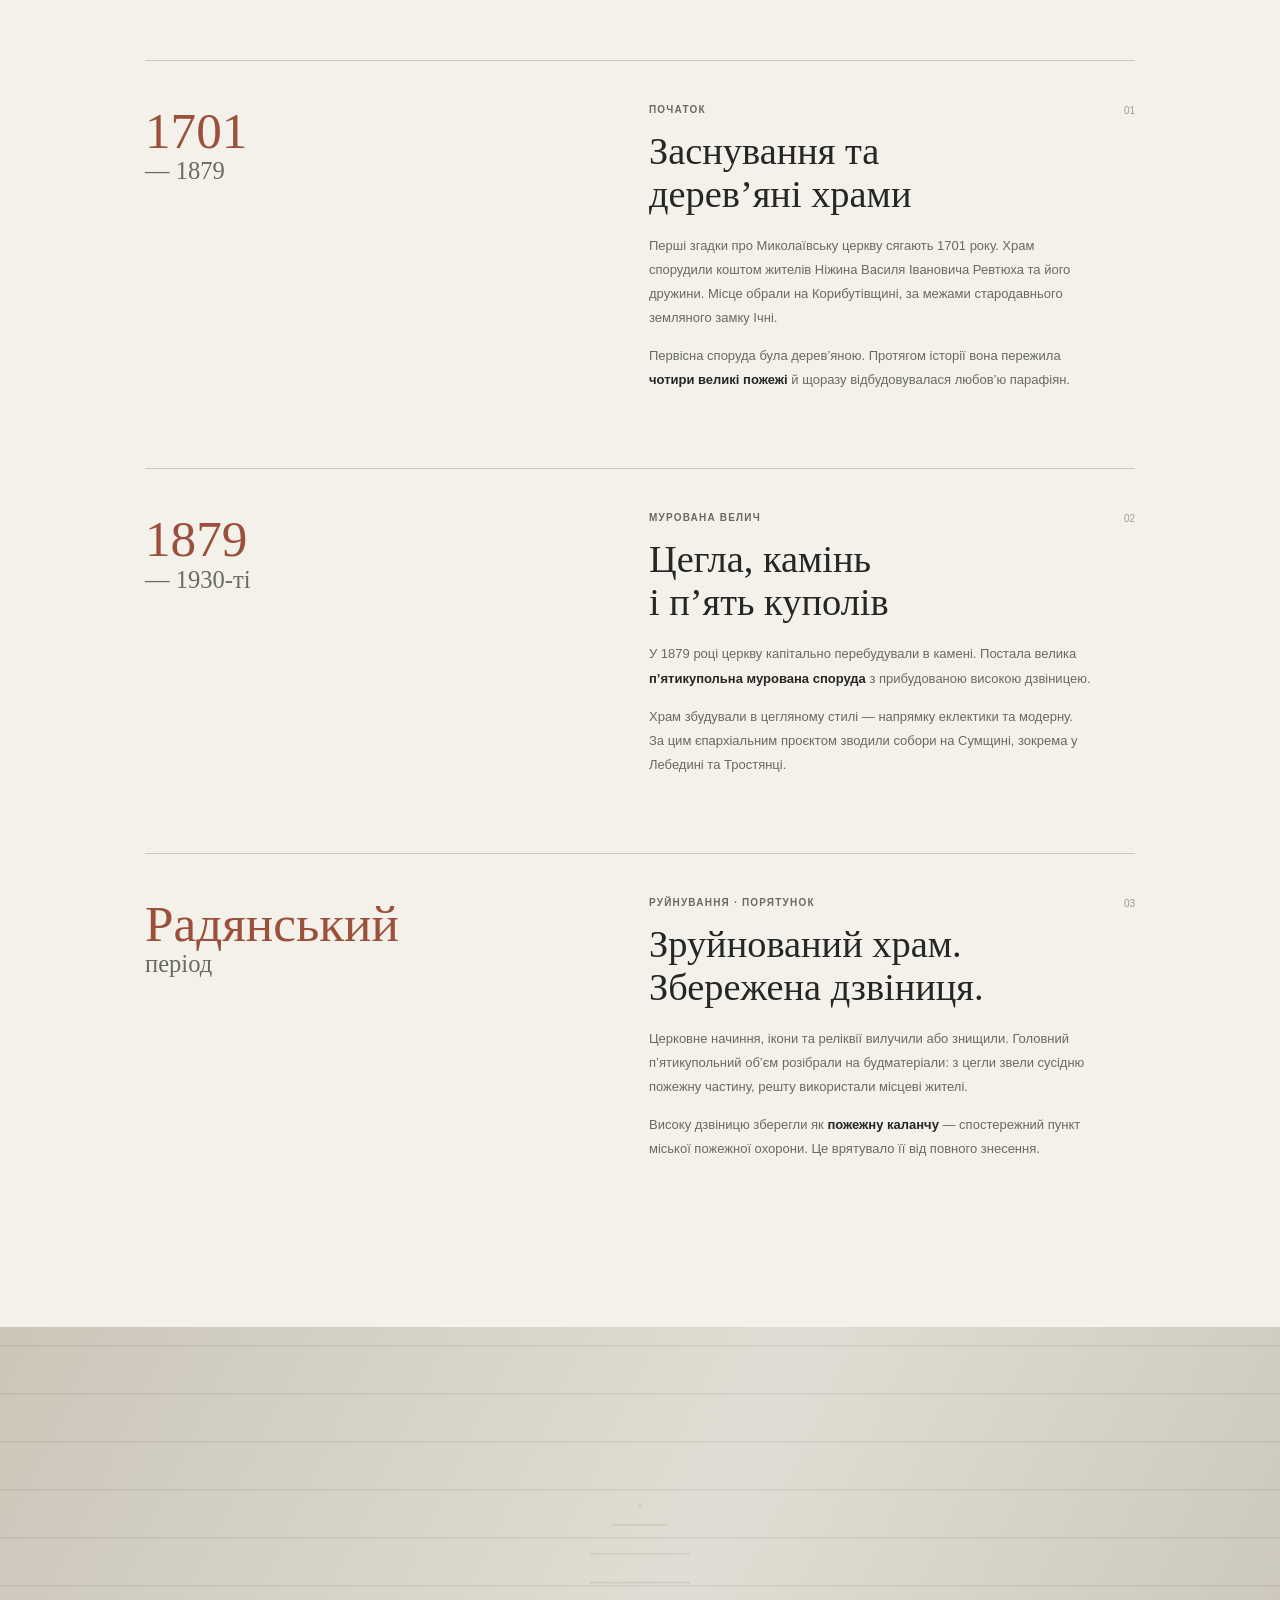
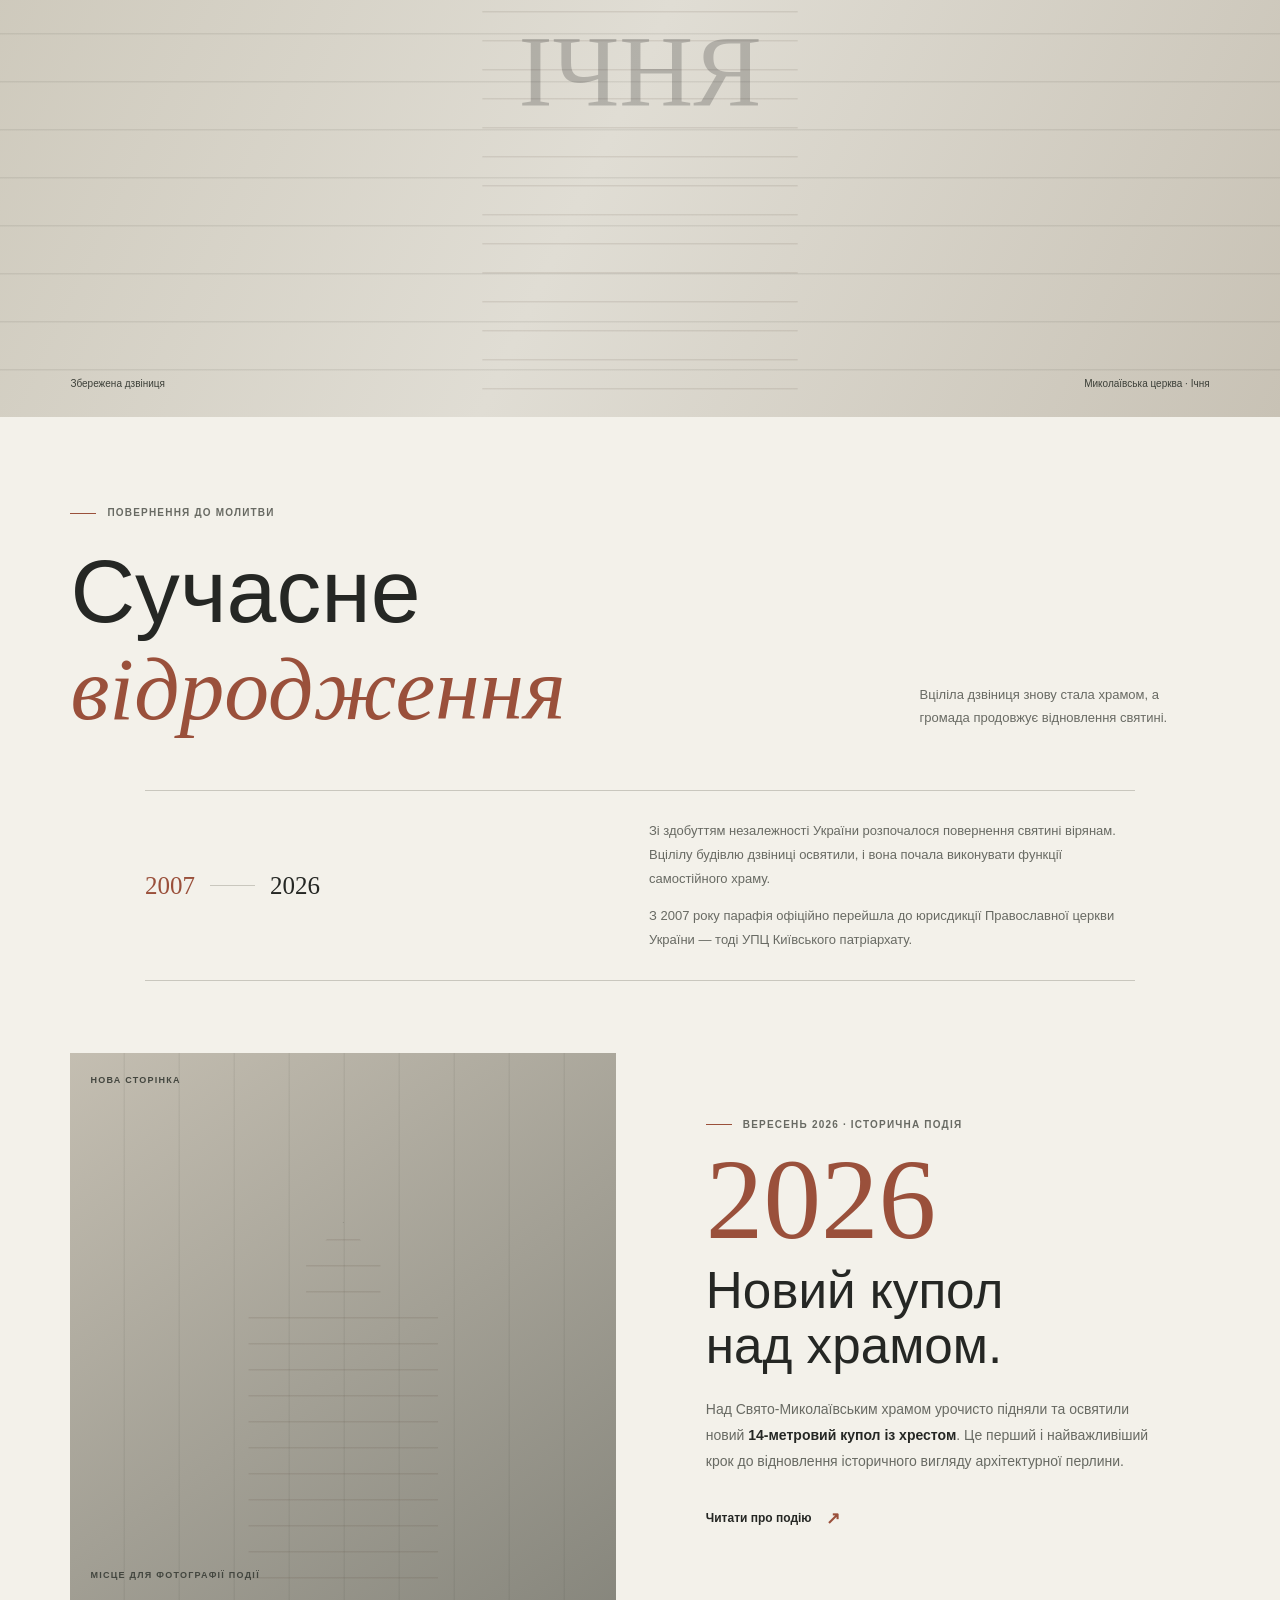
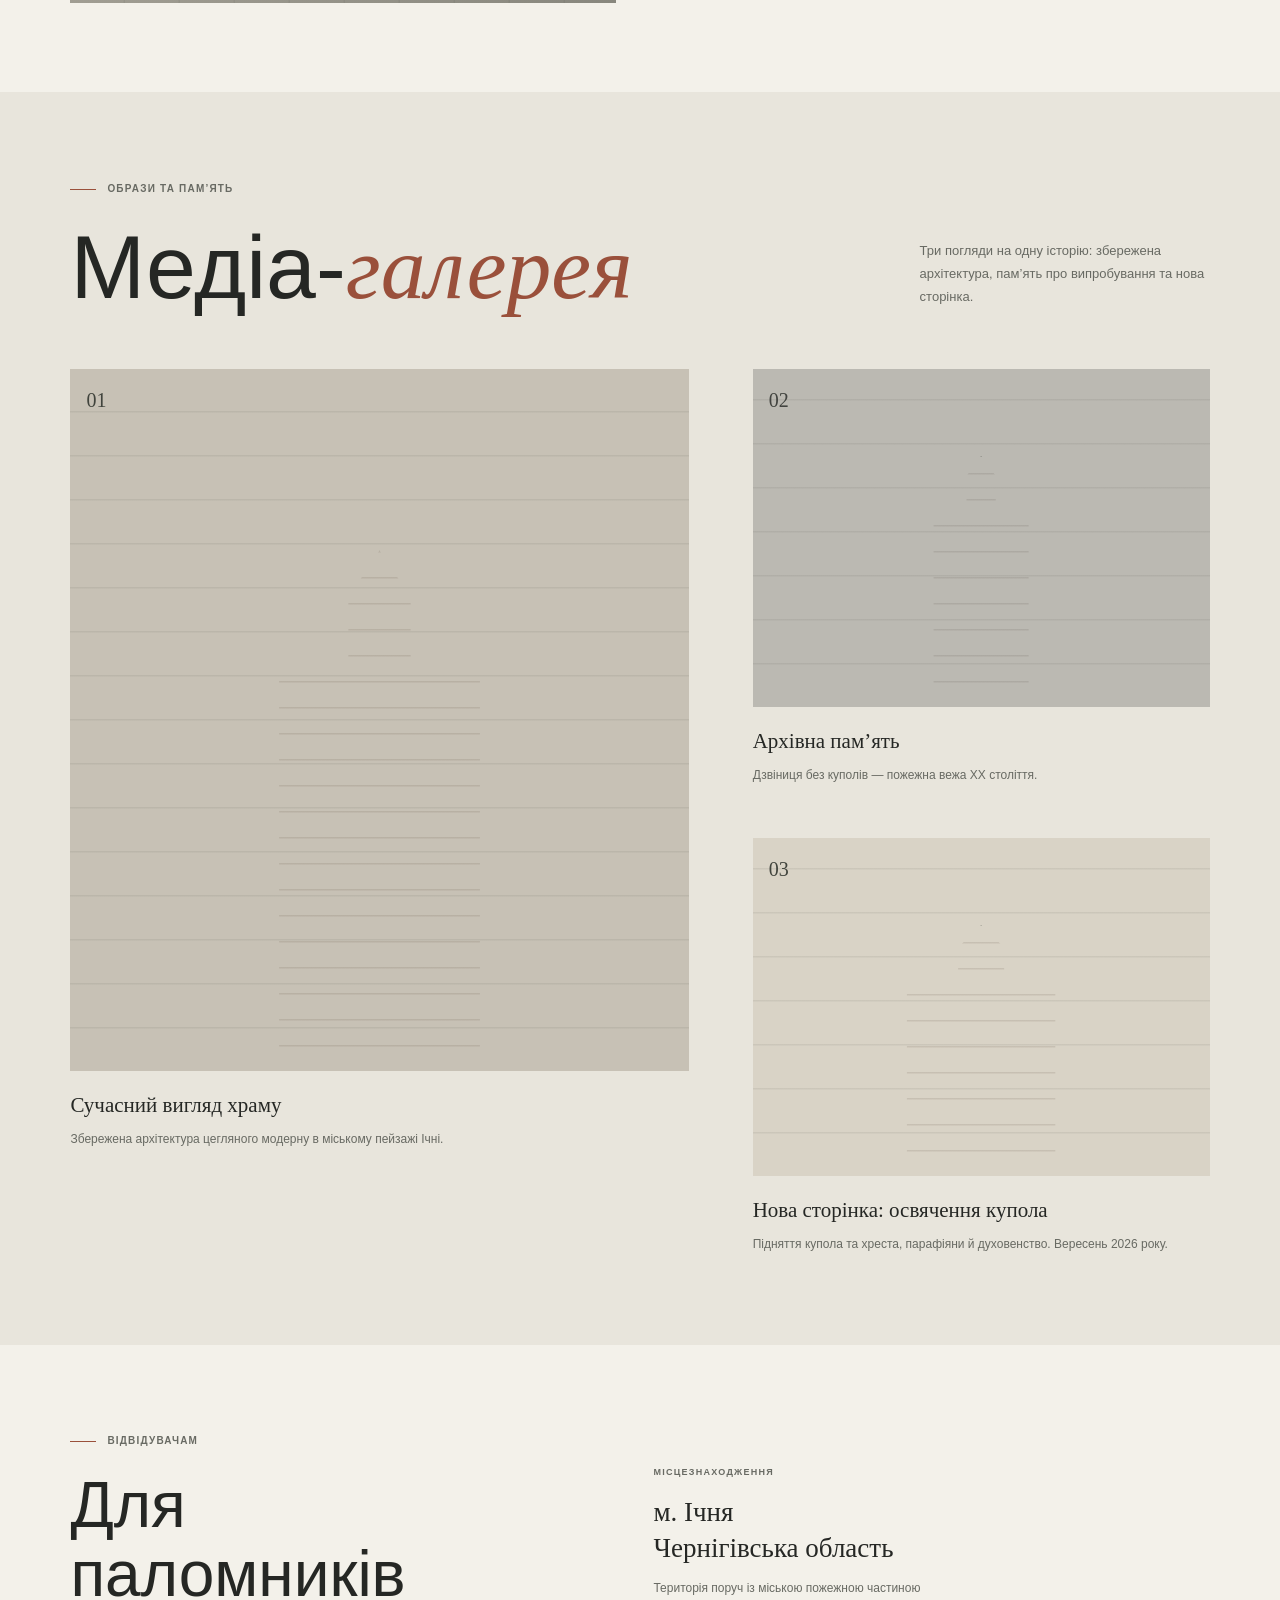
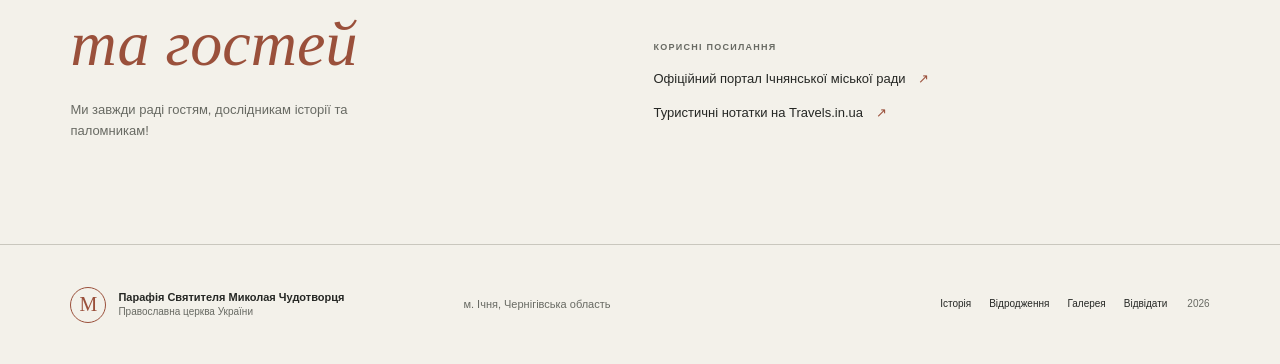
==== commit 2fa2944e: "improved styles" ====
--- a/index.html
+++ b/index.html
@@ -120,7 +120,6 @@
           </div>
         </article>
       </div>
-      <div class="history-end reveal"><span class="history-end-line"></span><span>ДЗВІНИЦЯ ЗБЕРЕГЛАСЯ</span></div>
     </section>
 
     <figure class="photo-break reveal" aria-label="Місце для фотографії збереженої дзвіниці">
--- a/styles.css
+++ b/styles.css
@@ -10,7 +10,8 @@
   --serif: "Iowan Old Style", "Palatino Linotype", "Book Antiqua", Georgia, serif;
   --sans: -apple-system, BlinkMacSystemFont, "Segoe UI", sans-serif;
   --content: 1240px;
-  --gutter: clamp(22px, 6.1vw, 92px);
+  --gutter: max(22px, min(5.5vw, 80px), calc((100vw - var(--content)) / 2));
+  --section-space: clamp(72px, 7vw, 108px);
   --ease: cubic-bezier(.2, .65, .25, 1);
 }
 
@@ -34,18 +35,18 @@
 .desktop-nav a::after, .footer-nav a::after, .text-link::after, .visit-links a::after { position: absolute; right: 0; bottom: -4px; left: 0; height: 1px; transform: scaleX(0); transform-origin: left; background: currentColor; content: ""; transition: transform .25s var(--ease); }
 .desktop-nav a:hover::after, .footer-nav a:hover::after, .text-link:hover::after, .visit-links a:hover::after { transform: scaleX(1); }
 .mobile-nav { display: none; }
-.hero { position: relative; display: grid; min-height: min(760px, calc(100svh - 78px)); grid-template-columns: 1fr 1fr; align-items: center; overflow: hidden; padding: 65px var(--gutter) 105px; }
-.hero-copy { position: relative; z-index: 1; max-width: 660px; padding: 30px 0 52px; }
+.hero { position: relative; display: grid; min-height: min(760px, calc(100svh - 78px)); grid-template-columns: minmax(0, 1fr) minmax(0, 1fr); align-items: center; overflow: hidden; padding: 65px var(--gutter) 105px; }
+.hero-copy { position: relative; z-index: 1; min-width: 0; max-width: 660px; padding: 30px 0 52px; }
 .eyebrow { display: flex; align-items: center; gap: 11px; margin: 0 0 23px; color: var(--muted); font-size: 10px; font-weight: 650; letter-spacing: .12em; line-height: 1.4; text-transform: uppercase; }
 .eyebrow-rule { width: 26px; height: 1px; flex: 0 0 auto; background: var(--clay); }
 h1, h2, h3, p { margin-top: 0; }
-.hero h1 { margin: 0; font-size: clamp(3.35rem, 7.05vw, 7.1rem); font-weight: 480; letter-spacing: 0; line-height: .99; }
+.hero h1 { margin: 0; font-size: clamp(3.35rem, 6.2vw, 6.5rem); font-weight: 480; letter-spacing: 0; line-height: .99; }
 h1 em, h2 em { color: var(--clay); font-family: var(--serif); font-weight: 400; }
 .hero-intro { max-width: 425px; margin: 32px 0 26px; color: var(--muted); font-size: 15px; line-height: 1.8; }
 .text-link { position: relative; display: inline-flex; align-items: center; gap: 14px; padding: 5px 0; font-size: 12px; font-weight: 650; text-decoration: none; }
 .text-link span { color: var(--clay); font-size: 17px; transition: transform .2s var(--ease); }
 .text-link:hover span { transform: translate(2px, -2px); }
-.hero-image { position: absolute; top: 8%; right: var(--gutter); width: min(43vw, 650px); height: min(68vh, 600px); overflow: hidden; }
+.hero-image { position: relative; grid-column: 2; grid-row: 1; width: 100%; height: min(68vh, 600px); overflow: hidden; }
 .media-placeholder { position: relative; overflow: hidden; background: #d9d5c9; }
 .hero-image::before { position: absolute; inset: 0; background: linear-gradient(145deg, rgba(32, 40, 36, .05), rgba(32, 40, 36, .35)), repeating-linear-gradient(0deg, transparent 0 43px, rgba(64, 68, 59, .08) 44px 45px); content: ""; }
 .hero-image::after { position: absolute; right: 13%; bottom: 0; left: 13%; height: 75%; border: 1px solid rgba(63, 67, 59, .35); border-bottom: 0; background: repeating-linear-gradient(0deg, transparent 0 24px, rgba(92, 76, 61, .12) 25px 26px); clip-path: polygon(50% 0, 59% 9%, 59% 22%, 80% 22%, 80% 100%, 20% 100%, 20% 22%, 41% 22%, 41% 9%); content: ""; }
@@ -56,16 +57,16 @@
 .hero-bottom a { text-decoration: none; }
 .hero-bottom a span { margin-left: 9px; color: var(--clay); }
 .section-pad { padding-right: var(--gutter); padding-left: var(--gutter); }
-.identity { padding-top: clamp(100px, 14vw, 190px); padding-bottom: 34px; background: var(--night); color: var(--paper); }
+.identity { padding-top: var(--section-space); padding-bottom: 24px; background: var(--night); color: var(--paper); }
 .identity .eyebrow { color: #c3c4bb; }
-.identity-content { display: grid; grid-template-columns: 1.15fr .7fr; gap: 8vw; align-items: end; max-width: var(--content); margin: 0 auto; padding: 22px 0 105px; }
+.identity-content { display: grid; grid-template-columns: 1.15fr .7fr; gap: 8vw; align-items: end; max-width: var(--content); margin: 0 auto; padding: 22px 0 48px; }
 .identity h2, .section-heading h2, .visit h2 { margin: 0; font-size: clamp(2.8rem, 5.6vw, 6rem); font-weight: 450; letter-spacing: 0; line-height: 1.08; }
 .identity h2 em { color: #d09277; }
 .identity-text { max-width: 430px; color: #d0d1c9; font-size: 14px; }
 .identity-text p:last-child { margin-bottom: 0; }
 .identity-foot { display: flex; justify-content: space-between; padding-top: 15px; border-top: 1px solid #4c524d; color: #b9bcb3; font-size: 9px; font-weight: 600; letter-spacing: .13em; }
-.history { padding-top: clamp(100px, 13vw, 175px); padding-bottom: 115px; }
-.section-heading { position: relative; display: grid; max-width: var(--content); grid-template-columns: 1fr .62fr; align-items: end; margin: 0 auto 80px; }
+.history { padding-top: var(--section-space); padding-bottom: var(--section-space); }
+.section-heading { position: relative; display: grid; max-width: var(--content); grid-template-columns: 1fr .62fr; align-items: end; margin: 0 auto 64px; }
 .section-heading .eyebrow { grid-column: 1 / -1; }
 .section-heading h2 { font-size: clamp(3.5rem, 7vw, 7rem); }
 .heading-aside { max-width: 290px; margin: 0 0 8px auto; color: var(--muted); font-size: 13px; line-height: 1.8; }
@@ -79,16 +80,14 @@
 .timeline-copy p:not(.eyebrow) { margin-bottom: 14px; color: var(--muted); font-size: 13px; line-height: 1.85; }
 .timeline-copy strong, .dome-copy strong { color: var(--ink); font-weight: 650; }
 .timeline-marker { position: absolute; top: 0; right: 0; color: #9b9c94; font-size: 10px; }
-.history-end { display: flex; max-width: 990px; align-items: center; gap: 15px; margin: 0 auto; color: var(--muted); font-size: 9px; font-weight: 650; letter-spacing: .14em; }
-.history-end-line { width: 40px; height: 1px; background: var(--clay); }
 .photo-break { position: relative; height: clamp(350px, 56vw, 690px); margin: 0; overflow: hidden; background: #d7d2c6; }
 .photo-break-image { position: absolute; inset: 0; background: repeating-linear-gradient(0deg, transparent 0 46px, rgba(73, 72, 61, .1) 47px 48px), linear-gradient(115deg, #cbc6b8, #e0ddd4 50%, #c8c2b5); }
 .photo-break-image::before { position: absolute; right: 22%; bottom: 0; left: 22%; height: 74%; border: 1px solid rgba(63, 67, 59, .38); border-bottom: 0; background: repeating-linear-gradient(0deg, transparent 0 27px, rgba(92, 76, 61, .12) 28px 29px); clip-path: polygon(50% 0, 57% 7%, 57% 18%, 72% 18%, 72% 100%, 28% 100%, 28% 18%, 43% 18%, 43% 7%); content: ""; }
 .photo-break figcaption { position: absolute; z-index: 1; right: var(--gutter); bottom: 24px; left: var(--gutter); display: flex; justify-content: space-between; color: #3d4039; font-size: 10px; }
 .photo-break-number { position: absolute; top: 50%; left: 50%; transform: translate(-50%, -50%); color: rgba(37, 39, 36, .24); font-family: var(--serif); font-size: clamp(3rem, 8vw, 7rem); }
-.revival { padding-top: clamp(100px, 13vw, 170px); padding-bottom: 130px; }
-.revival .section-heading { margin-bottom: 63px; }
-.revival-story { display: grid; max-width: 990px; grid-template-columns: .8fr 1fr; gap: 9vw; margin: 0 auto 100px; padding: 28px 0; border-top: 1px solid var(--line); border-bottom: 1px solid var(--line); }
+.revival { padding-top: var(--section-space); padding-bottom: var(--section-space); }
+.revival .section-heading { margin-bottom: 52px; }
+.revival-story { display: grid; max-width: 990px; grid-template-columns: .8fr 1fr; gap: 9vw; margin: 0 auto 72px; padding: 28px 0; border-top: 1px solid var(--line); border-bottom: 1px solid var(--line); }
 .revival-years { display: flex; align-items: center; gap: 15px; color: var(--clay); font-family: var(--serif); font-size: 25px; }
 .revival-years span:last-child { color: var(--ink); }
 .years-rule { width: 45px; height: 1px; background: var(--line); }
@@ -106,9 +105,9 @@
 .dome-year { margin: 0 0 -5px; color: var(--clay); font-family: var(--serif); font-size: clamp(4.7rem, 9vw, 8.8rem); line-height: .98; }
 .dome-copy h3 { margin: 12px 0 24px; font-size: clamp(2.35rem, 4vw, 4.1rem); font-weight: 450; line-height: 1.08; }
 .dome-copy > p:not(.eyebrow):not(.dome-year) { margin-bottom: 25px; color: var(--muted); font-size: 14px; line-height: 1.85; }
-.gallery { padding-top: clamp(100px, 13vw, 170px); padding-bottom: 145px; background: var(--paper-dark); }
-.gallery-heading { margin-bottom: 65px; }
-.gallery-grid { display: grid; max-width: var(--content); grid-template-columns: 1.15fr .85fr; column-gap: clamp(20px, 5vw, 75px); row-gap: 66px; margin: 0 auto; }
+.gallery { padding-top: var(--section-space); padding-bottom: var(--section-space); background: var(--paper-dark); }
+.gallery-heading { margin-bottom: 52px; }
+.gallery-grid { display: grid; max-width: var(--content); grid-template-columns: 1.15fr .85fr; column-gap: clamp(20px, 5vw, 75px); row-gap: 52px; margin: 0 auto; }
 .gallery-item { min-width: 0; margin: 0; }
 .gallery-modern { grid-row: span 2; }
 .gallery-image { position: relative; min-height: 0; aspect-ratio: 1.35 / 1; background: #d1ccc0; }
@@ -122,7 +121,7 @@
 .gallery-item figcaption { padding: 17px 0 0; }
 .gallery-item h3 { margin: 0 0 6px; font-family: var(--serif); font-size: 21px; font-weight: 400; }
 .gallery-item p { max-width: 440px; margin: 0; color: var(--muted); font-size: 12px; line-height: 1.75; }
-.visit { display: grid; grid-template-columns: .9fr 1.1fr; gap: 10vw; padding-top: clamp(100px, 13vw, 165px); padding-bottom: clamp(100px, 13vw, 165px); }
+.visit { display: grid; grid-template-columns: .9fr 1.1fr; gap: 10vw; padding-top: var(--section-space); padding-bottom: var(--section-space); }
 .visit h2 { margin-bottom: 20px; font-size: clamp(2.7rem, 5vw, 5.3rem); }
 .visit-heading > p:last-child { max-width: 330px; color: var(--muted); font-size: 13px; }
 .visit-details { display: grid; align-content: center; gap: 40px; }
@@ -143,11 +142,12 @@
 .js .reveal.is-visible { opacity: 1; transform: none; }
 
 @media (min-width: 1440px) {
-  .hero, .site-header { padding-right: max(var(--gutter), calc((100vw - 1360px) / 2)); padding-left: max(var(--gutter), calc((100vw - 1360px) / 2)); }
-  .hero-bottom { right: max(var(--gutter), calc((100vw - 1360px) / 2)); left: max(var(--gutter), calc((100vw - 1360px) / 2)); }
+  .hero, .site-header { padding-right: max(var(--gutter), calc((100vw - var(--content)) / 2)); padding-left: max(var(--gutter), calc((100vw - var(--content)) / 2)); }
+  .hero-bottom { right: max(var(--gutter), calc((100vw - var(--content)) / 2)); left: max(var(--gutter), calc((100vw - var(--content)) / 2)); }
 }
 
 @media (max-width: 760px) {
+  :root { --gutter: 22px; --section-space: 62px; }
   html { scroll-padding-top: 70px; }
   .site-header { height: 68px; }
   .desktop-nav { display: none; }
@@ -158,17 +158,17 @@
   .mobile-nav nav { position: absolute; top: 53px; right: -8px; display: grid; width: min(250px, calc(100vw - 44px)); padding: 12px 20px; border: 1px solid var(--line); background: var(--paper); box-shadow: 0 12px 30px rgba(37, 39, 36, .08); }
   .mobile-nav nav a { padding: 12px 0; border-bottom: 1px solid var(--line); font-size: 13px; text-decoration: none; }
   .mobile-nav nav a:last-child { border: 0; }
-  .hero { display: flex; min-height: 760px; min-height: min(820px, calc(100svh - 68px)); flex-direction: column; align-items: stretch; padding-top: 52px; }
-  .hero-copy { padding-top: 0; }
+  .hero { display: flex; min-height: 760px; min-height: min(820px, calc(100svh - 68px)); flex-direction: column; align-items: stretch; padding: 52px var(--gutter) 72px; }
+  .hero-copy { padding: 0; }
   .hero h1 { font-size: clamp(3.3rem, 14vw, 5.1rem); }
   .hero-intro { max-width: 365px; margin-top: 23px; font-size: 14px; }
-  .hero-image { position: relative; inset: auto; width: 100%; height: clamp(210px, 35vh, 300px); flex: 0 0 auto; margin-top: 32px; }
+  .hero-image { position: relative; inset: auto; width: 100%; height: clamp(210px, 35vh, 300px); flex: 0 0 auto; margin-top: 24px; }
   .hero-bottom { bottom: 18px; font-size: 8px; }
   .hero-bottom > span { max-width: 55%; }
-  .identity-content { grid-template-columns: 1fr; gap: 29px; padding: 18px 0 65px; }
+  .identity-content { grid-template-columns: 1fr; gap: 24px; padding: 18px 0 40px; }
   .identity h2, .section-heading h2 { font-size: clamp(3rem, 11vw, 5rem); }
   .identity-text { max-width: 520px; }
-  .section-heading { grid-template-columns: 1fr; gap: 20px; margin-bottom: 58px; }
+  .section-heading { grid-template-columns: 1fr; gap: 18px; margin-bottom: 44px; }
   .section-heading .eyebrow { margin-bottom: 0; }
   .heading-aside { max-width: 350px; margin: 0; }
   .timeline-item { grid-template-columns: 1fr; gap: 20px; padding: 32px 0 42px; }
@@ -177,14 +177,14 @@
   .timeline-copy { padding-right: 32px; }
   .photo-break { height: 440px; }
   .photo-break-image::before { right: 11%; left: 11%; }
-  .revival-story { grid-template-columns: 1fr; gap: 22px; margin-bottom: 68px; }
+  .revival-story { grid-template-columns: 1fr; gap: 18px; margin-bottom: 52px; }
   .dome-event { grid-template-columns: 1fr; gap: 27px; }
   .dome-visual { min-height: 430px; }
   .dome-copy { padding: 0; }
-  .gallery-grid { grid-template-columns: 1fr; row-gap: 40px; }
+  .gallery-grid { grid-template-columns: 1fr; row-gap: 36px; }
   .gallery-modern { grid-row: auto; }
   .gallery-modern .gallery-image, .gallery-image { min-height: 0; aspect-ratio: 1.22 / 1; }
-  .visit { grid-template-columns: 1fr; gap: 45px; }
+  .visit { grid-template-columns: 1fr; gap: 36px; }
   .site-footer { grid-template-columns: 1fr auto; gap: 24px 10px; }
   .footer-place { grid-column: 1; grid-row: 2; }
   .footer-nav { grid-column: 1 / -1; grid-row: 3; flex-wrap: wrap; justify-content: flex-start; }
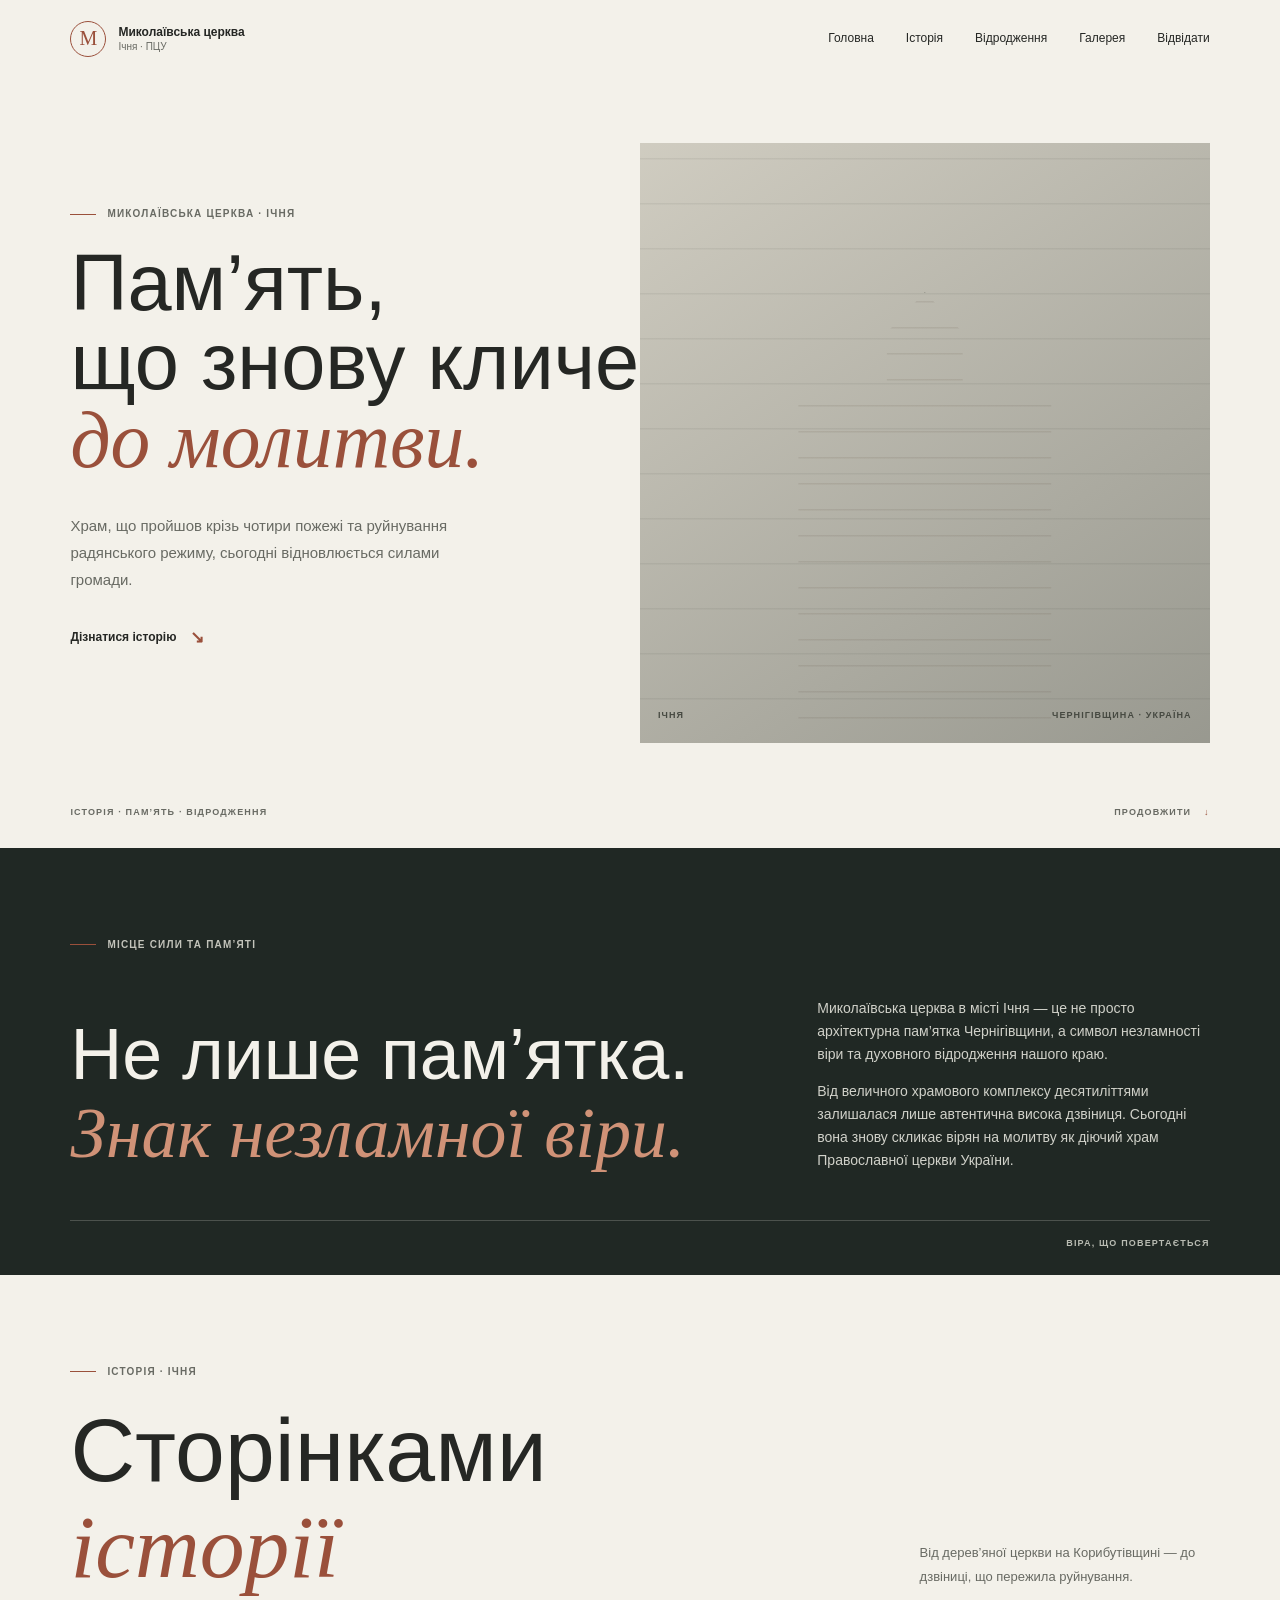
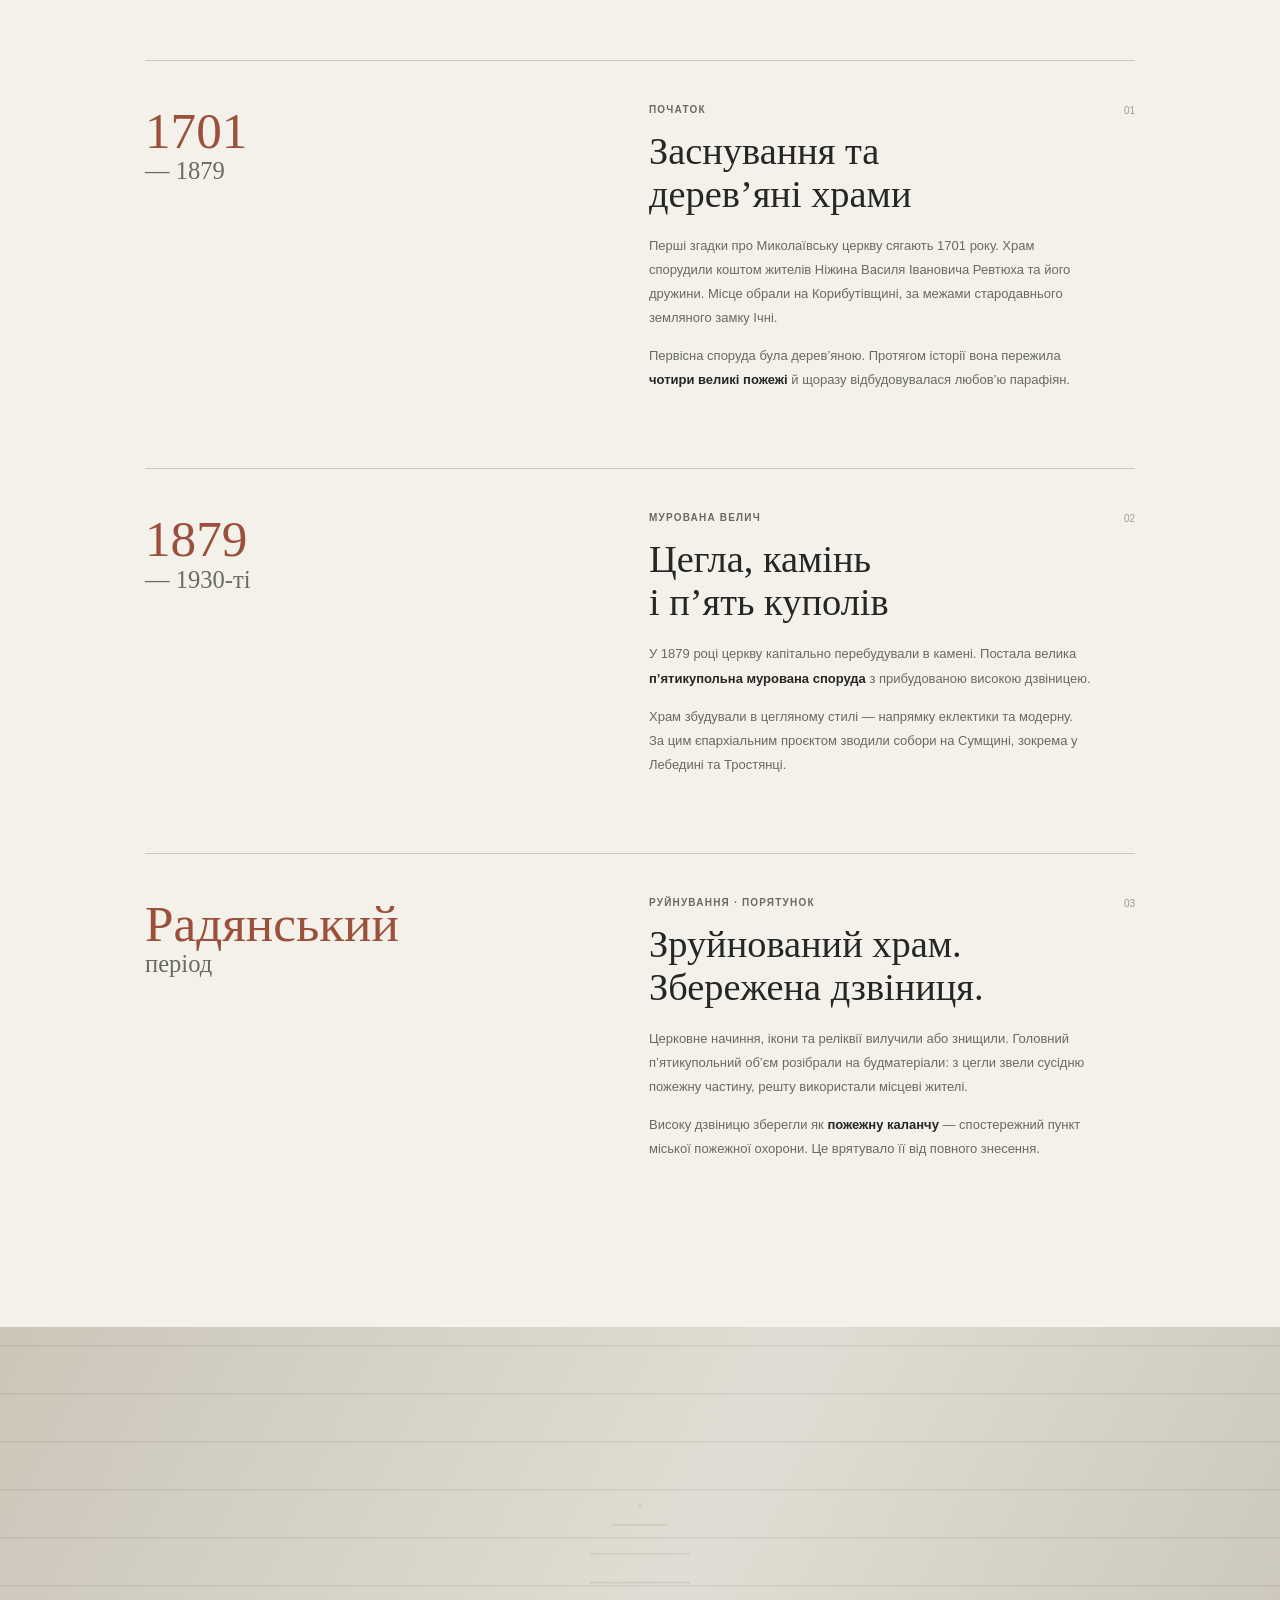
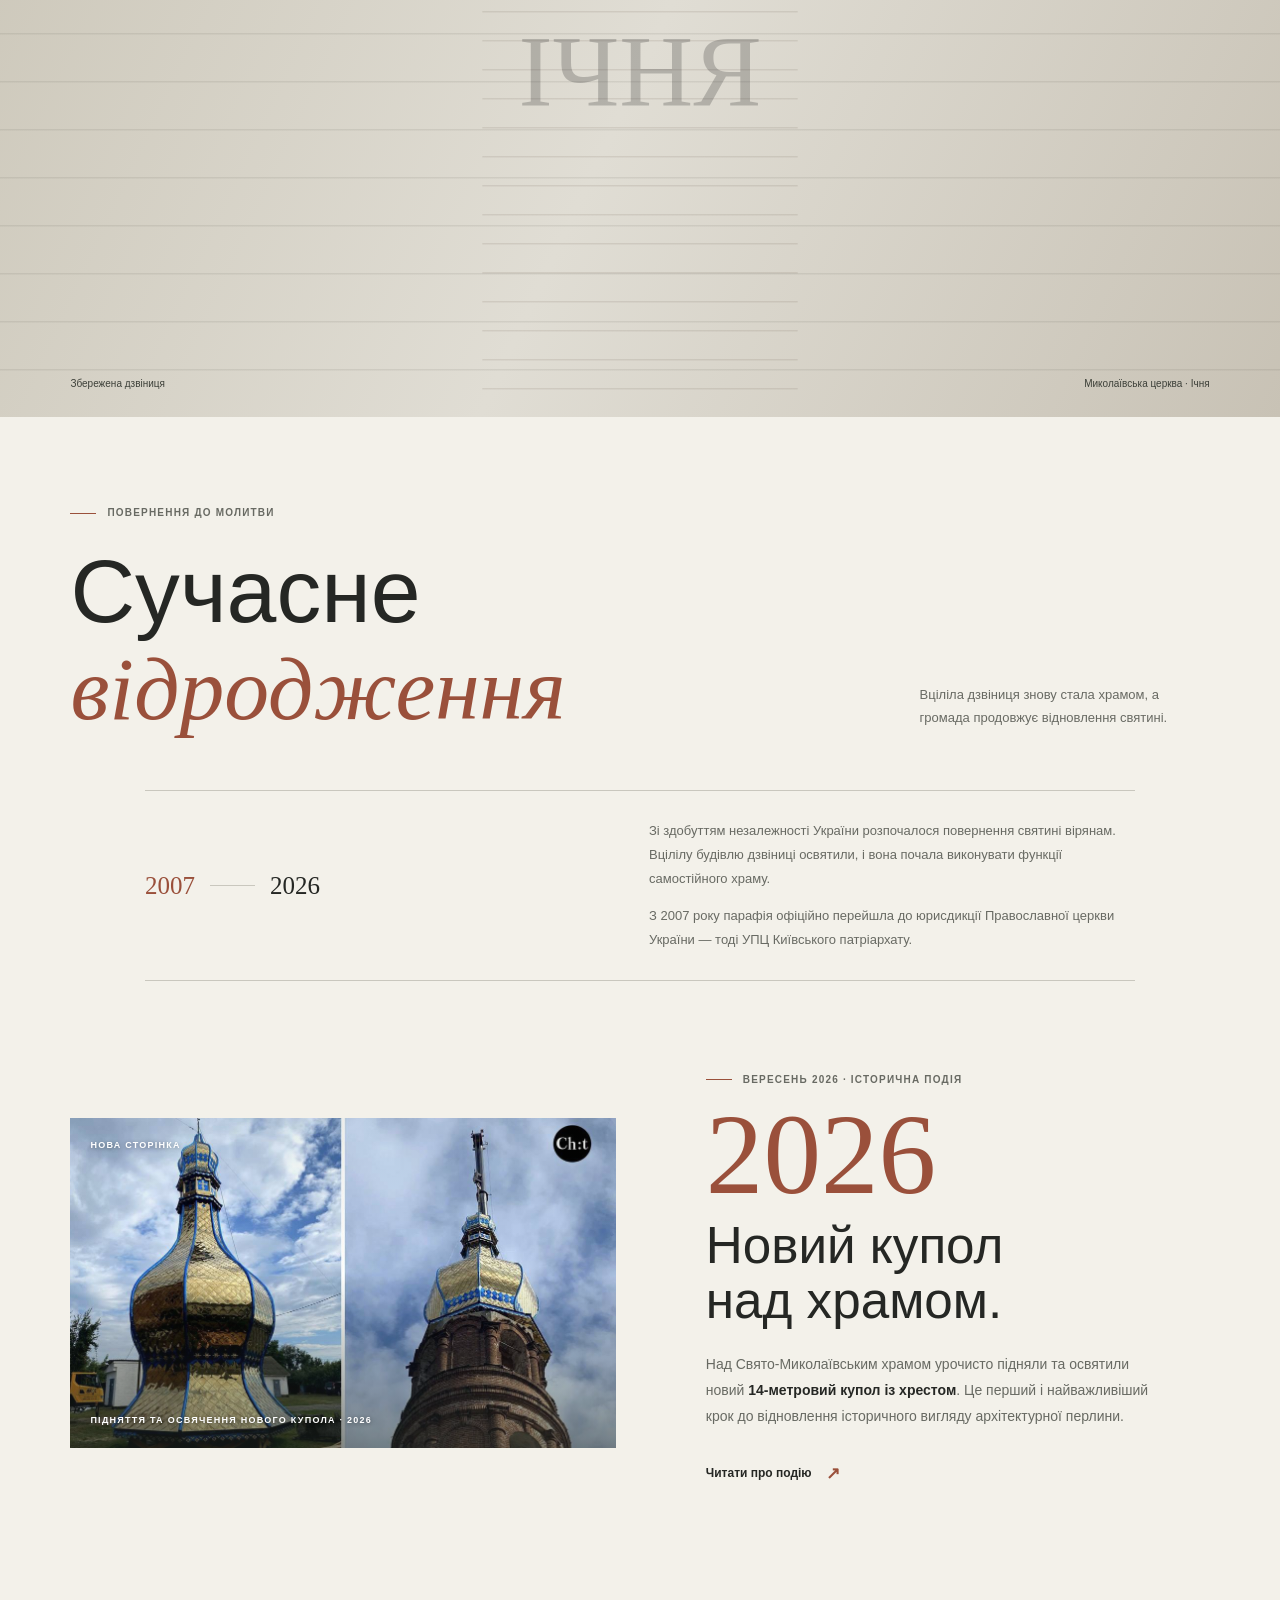
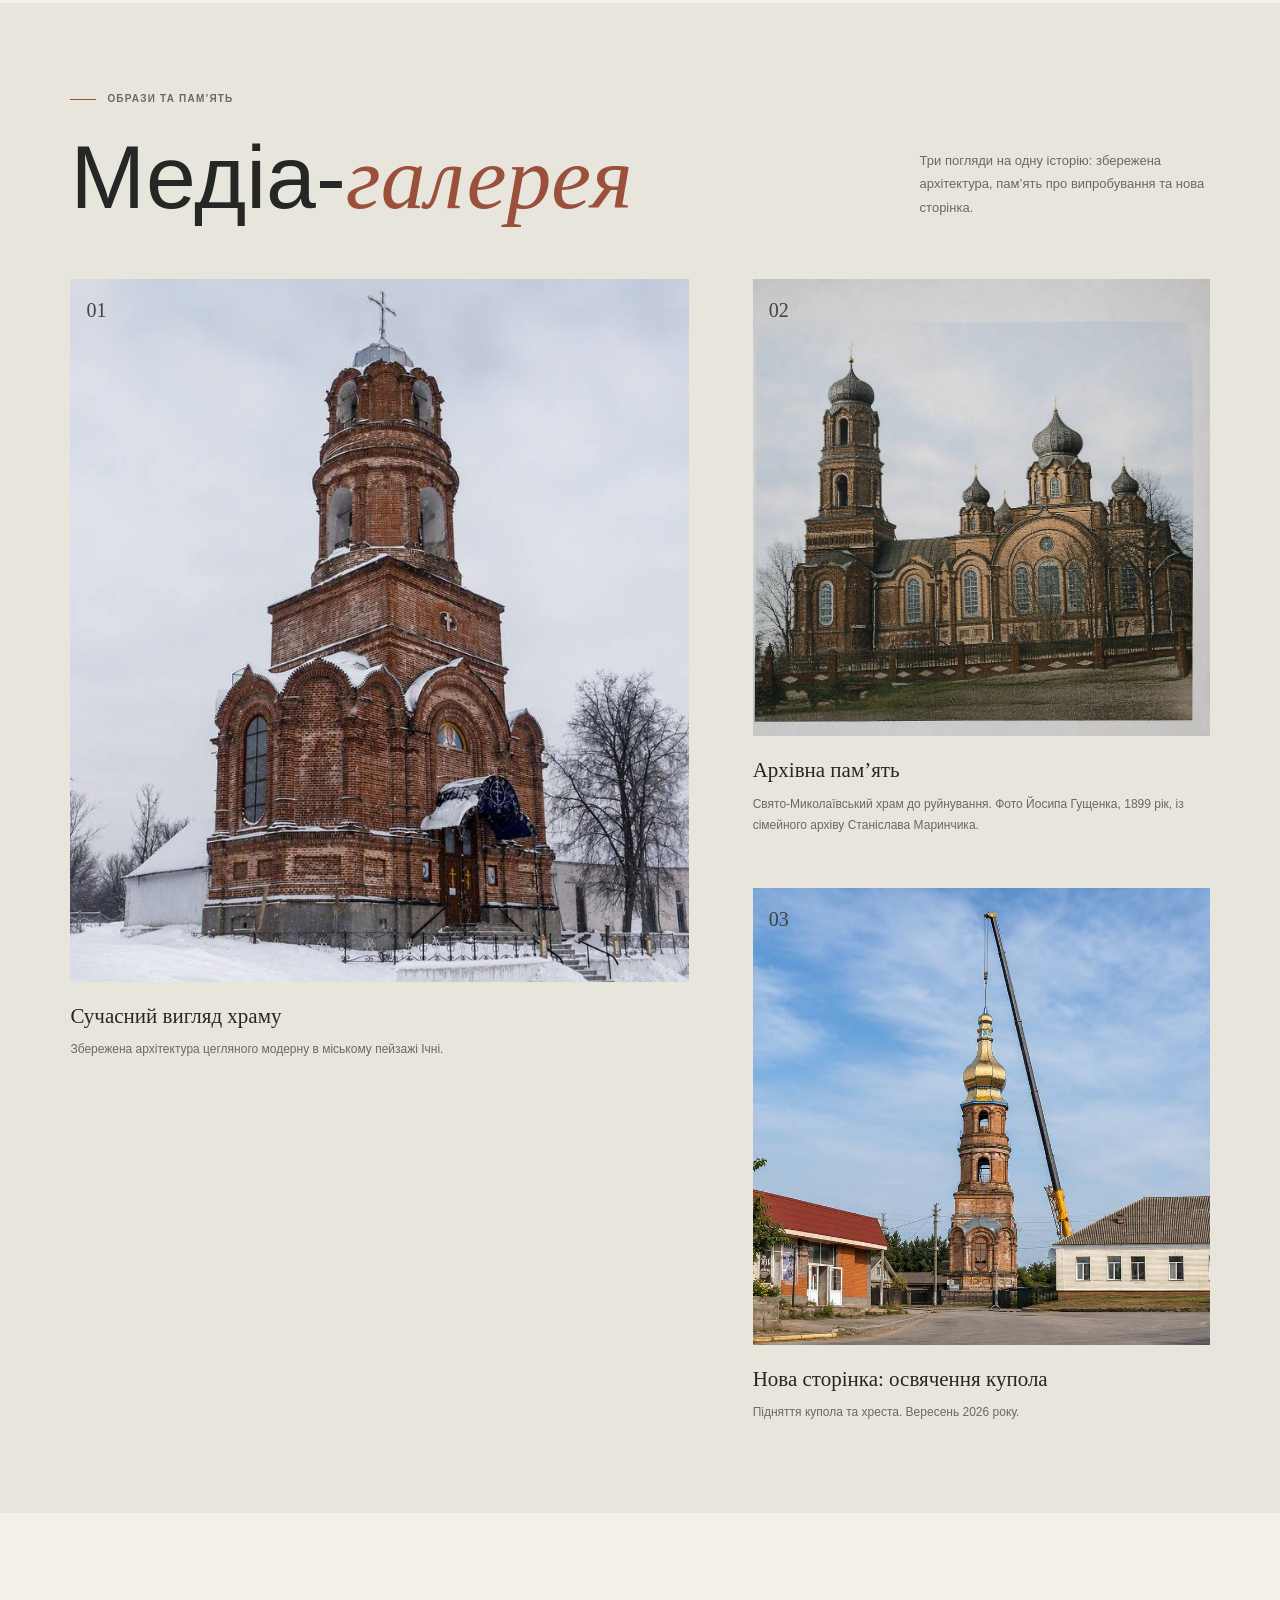
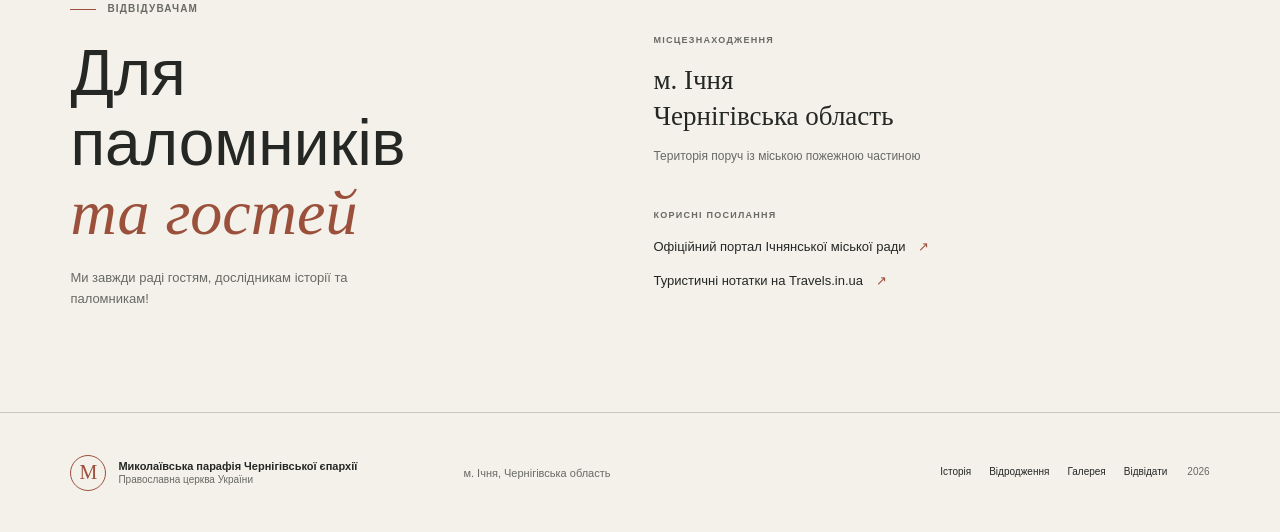
==== commit 70a7e113: "added gallery content" ====
--- a/index.html
+++ b/index.html
@@ -65,7 +65,6 @@
       <!-- Replace with images/hero/church-hero.webp when the approved parish photo is available. -->
       <div class="hero-image media-placeholder" role="img" aria-label="Місце для фотографії сучасного вигляду Миколаївської церкви в Ічні">
         <span class="hero-image-note"><span>ІЧНЯ</span><span>ЧЕРНІГІВЩИНА · УКРАЇНА</span></span>
-        <span class="image-index">01 <i></i> 04</span>
       </div>
       <div class="hero-bottom"><span>ІСТОРІЯ · ПАМ’ЯТЬ · ВІДРОДЖЕННЯ</span><a href="#identity" aria-label="Прокрутити до вступу">ПРОДОВЖИТИ <span aria-hidden="true">↓</span></a></div>
     </section>
@@ -79,7 +78,7 @@
           <p>Від величного храмового комплексу десятиліттями залишалася лише автентична висока дзвіниця. Сьогодні вона знову скликає вірян на молитву як діючий храм Православної церкви України.</p>
         </div>
       </div>
-      <div class="identity-foot"><span>01 / 04</span><span>ВІРА, ЩО ПОВЕРТАЄТЬСЯ</span></div>
+      <div class="identity-foot"><span>ВІРА, ЩО ПОВЕРТАЄТЬСЯ</span></div>
     </section>
 
     <section class="history section-pad" id="history" aria-labelledby="history-title">
@@ -143,10 +142,10 @@
         </div>
       </div>
       <article class="dome-event reveal">
-        <!-- Replace with images/revival/dome-consecration-2026.webp when event photos are available. -->
-        <div class="dome-visual media-placeholder" role="img" aria-label="Місце для фотографій підняття й освячення нового купола у вересні 2026 року">
+        <div class="dome-visual">
+          <img src="images/revival/dome-consecration-2026.webp" alt="Встановлення нового купола на дзвіницю Миколаївської церкви в Ічні, 2026 рік" loading="lazy" decoding="async">
           <span class="dome-visual-label">НОВА СТОРІНКА</span>
-          <span class="dome-visual-caption">МІСЦЕ ДЛЯ ФОТОГРАФІЇ ПОДІЇ</span>
+          <span class="dome-visual-caption">ПІДНЯТТЯ ТА ОСВЯЧЕННЯ НОВОГО КУПОЛА · 2026</span>
         </div>
         <div class="dome-copy">
           <p class="eyebrow"><span class="eyebrow-rule"></span> Вересень 2026 · Історична подія</p>
@@ -166,19 +165,16 @@
       </div>
       <div class="gallery-grid">
         <figure class="gallery-item gallery-modern reveal">
-          <!-- Replace with images/gallery/church-modern-01.webp when current photos are available. -->
-          <div class="gallery-image media-placeholder" role="img" aria-label="Місце для фотографії сучасного вигляду церкви в Ічні"><span class="gallery-index">01</span></div>
+          <div class="gallery-image"><img src="images/gallery/church-modern-01.webp" alt="Миколаївська церква в Ічні взимку, збережена дзвіниця з цегли" loading="lazy" decoding="async"><span class="gallery-index">01</span></div>
           <figcaption><h3>Сучасний вигляд храму</h3><p>Збережена архітектура цегляного модерну в міському пейзажі Ічні.</p></figcaption>
         </figure>
         <figure class="gallery-item gallery-archive reveal">
-          <!-- Replace with images/archive/church-archive-01.webp when an archival photo is available. -->
-          <div class="gallery-image media-placeholder" role="img" aria-label="Місце для архівної фотографії дзвіниці у статусі пожежної вежі"><span class="gallery-index">02</span></div>
-          <figcaption><h3>Архівна пам’ять</h3><p>Дзвіниця без куполів — пожежна вежа ХХ століття.</p></figcaption>
+          <div class="gallery-image"><img src="images/archive/church-archive-01.webp" alt="Архівна світлина Свято-Миколаївського храму в Ічні з п’ятьма куполами. Фото Йосипа Гущенка, 1899 рік." loading="lazy" decoding="async"><span class="gallery-index">02</span></div>
+          <figcaption><h3>Архівна пам’ять</h3><p>Свято-Миколаївський храм до руйнування. Фото Йосипа Гущенка, 1899 рік, із сімейного архіву Станіслава Маринчика.</p></figcaption>
         </figure>
         <figure class="gallery-item gallery-dome reveal">
-          <!-- Replace with images/gallery/dome-2026-01.webp when event photos are available. -->
-          <div class="gallery-image media-placeholder" role="img" aria-label="Місце для фотографій освячення купола у вересні 2026 року"><span class="gallery-index">03</span></div>
-          <figcaption><h3>Нова сторінка: освячення купола</h3><p>Підняття купола та хреста, парафіяни й духовенство. Вересень 2026 року.</p></figcaption>
+          <div class="gallery-image"><img src="images/gallery/dome-2026-1.webp" alt="Дзвіниця Миколаївської церкви в Ічні з новим куполом під час робіт із його встановлення" loading="lazy" decoding="async"><span class="gallery-index">03</span></div>
+          <figcaption><h3>Нова сторінка: освячення купола</h3><p>Підняття купола та хреста. Вересень 2026 року.</p></figcaption>
         </figure>
       </div>
     </section>
@@ -202,7 +198,7 @@
   <footer class="site-footer">
     <a class="brand footer-brand" href="#top">
       <span class="brand-mark" aria-hidden="true">М</span>
-      <span class="brand-name">Парафія Святителя Миколая Чудотворця<span>Православна церква України</span></span>
+      <span class="brand-name">Миколаївська парафія Чернігівської єпархії<span>Православна церква України</span></span>
     </a>
     <p class="footer-place">м. Ічня, Чернігівська область</p>
     <nav class="footer-nav" aria-label="Навігація внизу сторінки">
--- a/styles.css
+++ b/styles.css
@@ -51,8 +51,6 @@
 .hero-image::before { position: absolute; inset: 0; background: linear-gradient(145deg, rgba(32, 40, 36, .05), rgba(32, 40, 36, .35)), repeating-linear-gradient(0deg, transparent 0 43px, rgba(64, 68, 59, .08) 44px 45px); content: ""; }
 .hero-image::after { position: absolute; right: 13%; bottom: 0; left: 13%; height: 75%; border: 1px solid rgba(63, 67, 59, .35); border-bottom: 0; background: repeating-linear-gradient(0deg, transparent 0 24px, rgba(92, 76, 61, .12) 25px 26px); clip-path: polygon(50% 0, 59% 9%, 59% 22%, 80% 22%, 80% 100%, 20% 100%, 20% 22%, 41% 22%, 41% 9%); content: ""; }
 .hero-image-note { position: absolute; z-index: 1; right: 18px; bottom: 20px; left: 18px; display: flex; justify-content: space-between; color: #464941; font-size: 9px; font-weight: 650; letter-spacing: .12em; }
-.image-index { position: absolute; z-index: 1; top: 20px; right: 20px; display: flex; align-items: center; gap: 8px; font-size: 10px; }
-.image-index i { width: 32px; height: 1px; background: var(--clay); }
 .hero-bottom { position: absolute; right: var(--gutter); bottom: 28px; left: var(--gutter); display: flex; justify-content: space-between; color: var(--muted); font-size: 9px; font-weight: 650; letter-spacing: .13em; }
 .hero-bottom a { text-decoration: none; }
 .hero-bottom a span { margin-left: 9px; color: var(--clay); }
@@ -64,7 +62,7 @@
 .identity h2 em { color: #d09277; }
 .identity-text { max-width: 430px; color: #d0d1c9; font-size: 14px; }
 .identity-text p:last-child { margin-bottom: 0; }
-.identity-foot { display: flex; justify-content: space-between; padding-top: 15px; border-top: 1px solid #4c524d; color: #b9bcb3; font-size: 9px; font-weight: 600; letter-spacing: .13em; }
+.identity-foot { display: flex; justify-content: flex-end; padding-top: 15px; border-top: 1px solid #4c524d; color: #b9bcb3; font-size: 9px; font-weight: 600; letter-spacing: .13em; }
 .history { padding-top: var(--section-space); padding-bottom: var(--section-space); }
 .section-heading { position: relative; display: grid; max-width: var(--content); grid-template-columns: 1fr .62fr; align-items: end; margin: 0 auto 64px; }
 .section-heading .eyebrow { grid-column: 1 / -1; }
@@ -94,10 +92,10 @@
 .revival-copy { max-width: 510px; color: var(--muted); font-size: 13px; line-height: 1.85; }
 .revival-copy p:last-child { margin-bottom: 0; }
 .dome-event { display: grid; max-width: var(--content); grid-template-columns: 1.04fr .96fr; align-items: center; gap: clamp(35px, 7vw, 100px); margin: 0 auto; }
-.dome-visual { min-height: 550px; background: #c7c1b4; }
-.dome-visual::before { position: absolute; inset: 0; background: linear-gradient(145deg, rgba(32, 40, 36, .02), rgba(32, 40, 36, .38)), repeating-linear-gradient(90deg, transparent 0 53px, rgba(67, 68, 57, .08) 54px 55px); content: ""; }
-.dome-visual::after { position: absolute; right: 19%; bottom: 0; left: 19%; height: 69%; border: 1px solid rgba(63, 67, 59, .36); border-bottom: 0; background: repeating-linear-gradient(0deg, transparent 0 24px, rgba(92, 76, 61, .14) 25px 26px); clip-path: polygon(50% 0, 61% 10%, 61% 24%, 78% 24%, 78% 100%, 22% 100%, 22% 24%, 39% 24%, 39% 10%); content: ""; }
-.dome-visual-label, .dome-visual-caption { position: absolute; z-index: 1; left: 20px; color: #43463f; font-size: 9px; font-weight: 650; letter-spacing: .14em; }
+.dome-visual { position: relative; min-height: 0; aspect-ratio: 1100 / 665; overflow: hidden; background: #c7c1b4; }
+.dome-visual img { position: absolute; inset: 0; width: 100%; height: 100%; object-fit: contain; }
+.dome-visual::before { position: absolute; z-index: 1; inset: 0; background: linear-gradient(180deg, rgba(32, 40, 36, .08), transparent 48%, rgba(32, 40, 36, .55)); content: ""; }
+.dome-visual-label, .dome-visual-caption { position: absolute; z-index: 2; left: 20px; color: #fff; font-size: 9px; font-weight: 650; letter-spacing: .14em; text-shadow: 0 1px 4px rgba(0, 0, 0, .45); }
 .dome-visual-label { top: 20px; }
 .dome-visual-caption { bottom: 20px; }
 .dome-copy { max-width: 460px; padding: 20px 0; }
@@ -111,9 +109,14 @@
 .gallery-item { min-width: 0; margin: 0; }
 .gallery-modern { grid-row: span 2; }
 .gallery-image { position: relative; min-height: 0; aspect-ratio: 1.35 / 1; background: #d1ccc0; }
+.gallery-image img { position: absolute; inset: 0; width: 100%; height: 100%; object-fit: cover; }
 .gallery-modern .gallery-image { aspect-ratio: .88 / 1; background-color: #c7c1b5; }
-.gallery-archive .gallery-image { background-color: #bdb9ac; filter: saturate(.55); }
-.gallery-dome .gallery-image { background-color: #d9d3c6; }
+.gallery-modern .gallery-image::before, .gallery-modern .gallery-image::after { display: none; }
+.gallery-archive .gallery-image { aspect-ratio: 1 / 1; overflow: hidden; background-color: #bdb9ac; }
+.gallery-archive .gallery-image img { object-fit: cover; object-position: center top; }
+.gallery-archive .gallery-image::before, .gallery-archive .gallery-image::after { display: none; }
+.gallery-dome .gallery-image { aspect-ratio: 1 / 1; overflow: hidden; background-color: #d9d3c6; }
+.gallery-dome .gallery-image::before, .gallery-dome .gallery-image::after { display: none; }
 .gallery-image::before { position: absolute; inset: 0; background: repeating-linear-gradient(0deg, transparent 0 42px, rgba(65, 68, 59, .09) 43px 44px); content: ""; }
 .gallery-modern .gallery-image::after, .gallery-dome .gallery-image::after { position: absolute; right: 22%; bottom: 0; left: 22%; height: 74%; border: 1px solid rgba(63, 67, 59, .36); border-bottom: 0; background: repeating-linear-gradient(0deg, transparent 0 24px, rgba(92, 76, 61, .14) 25px 26px); clip-path: polygon(50% 0, 59% 9%, 59% 22%, 79% 22%, 79% 100%, 21% 100%, 21% 22%, 41% 22%, 41% 9%); content: ""; }
 .gallery-archive .gallery-image::after { position: absolute; right: 30%; bottom: 0; left: 30%; height: 74%; border: 1px solid rgba(63, 67, 59, .36); border-bottom: 0; background: repeating-linear-gradient(0deg, transparent 0 24px, rgba(92, 76, 61, .14) 25px 26px); clip-path: polygon(50% 0, 58% 8%, 58% 18%, 76% 18%, 76% 100%, 24% 100%, 24% 18%, 42% 18%, 42% 8%); content: ""; }
@@ -179,7 +182,7 @@
   .photo-break-image::before { right: 11%; left: 11%; }
   .revival-story { grid-template-columns: 1fr; gap: 18px; margin-bottom: 52px; }
   .dome-event { grid-template-columns: 1fr; gap: 27px; }
-  .dome-visual { min-height: 430px; }
+  .dome-visual { min-height: 0; }
   .dome-copy { padding: 0; }
   .gallery-grid { grid-template-columns: 1fr; row-gap: 36px; }
   .gallery-modern { grid-row: auto; }
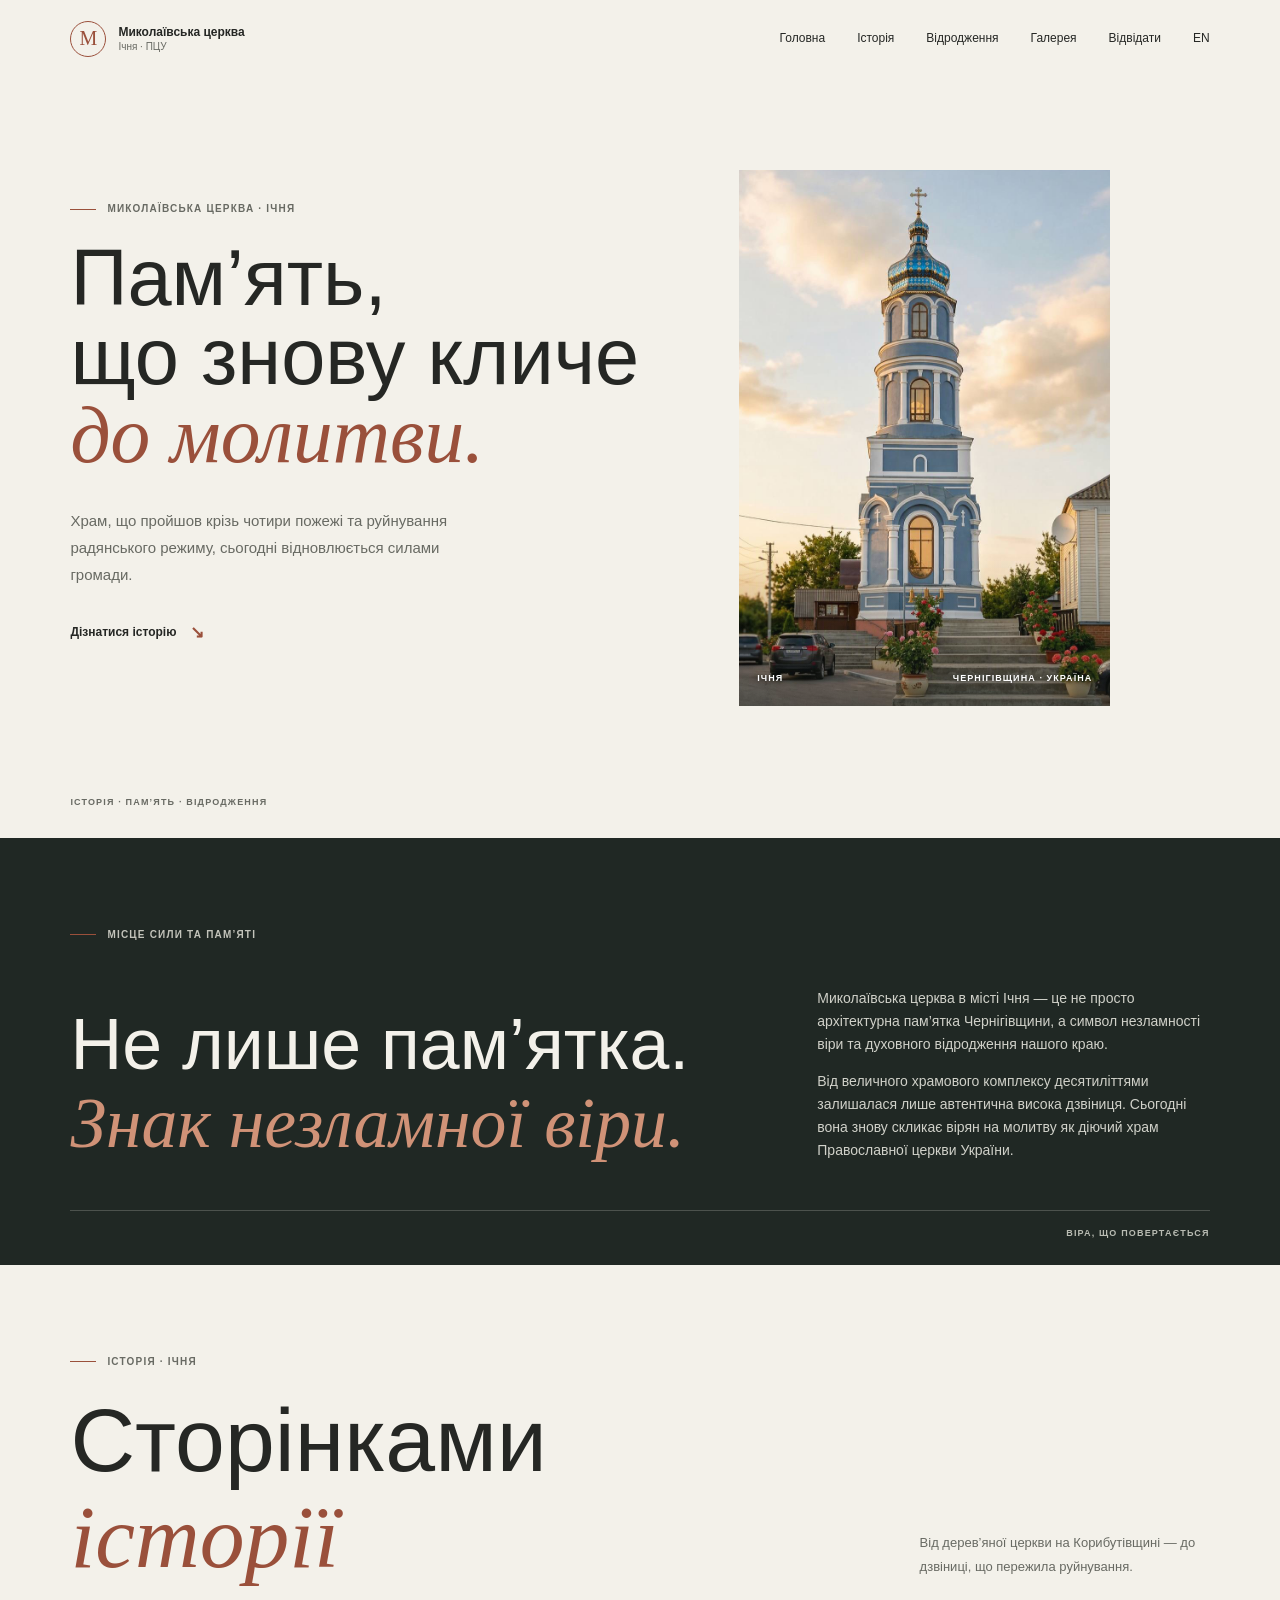
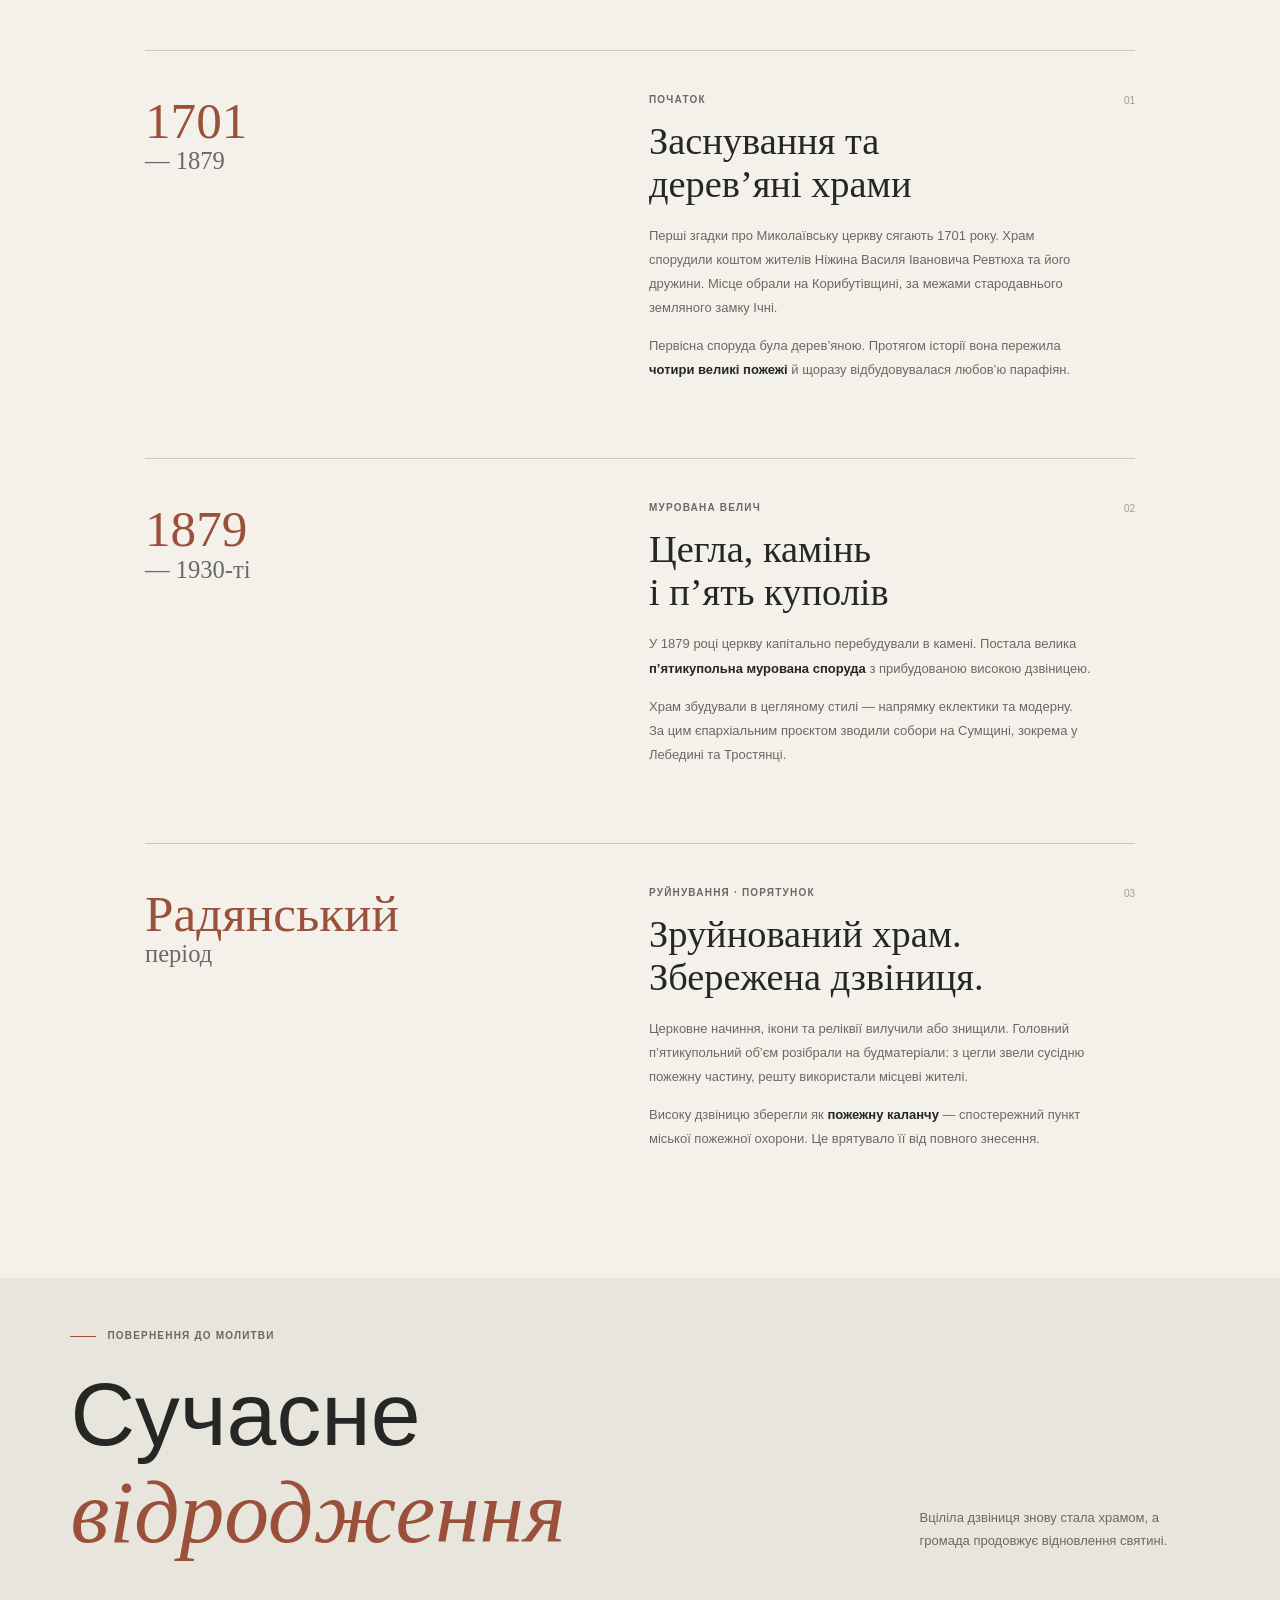
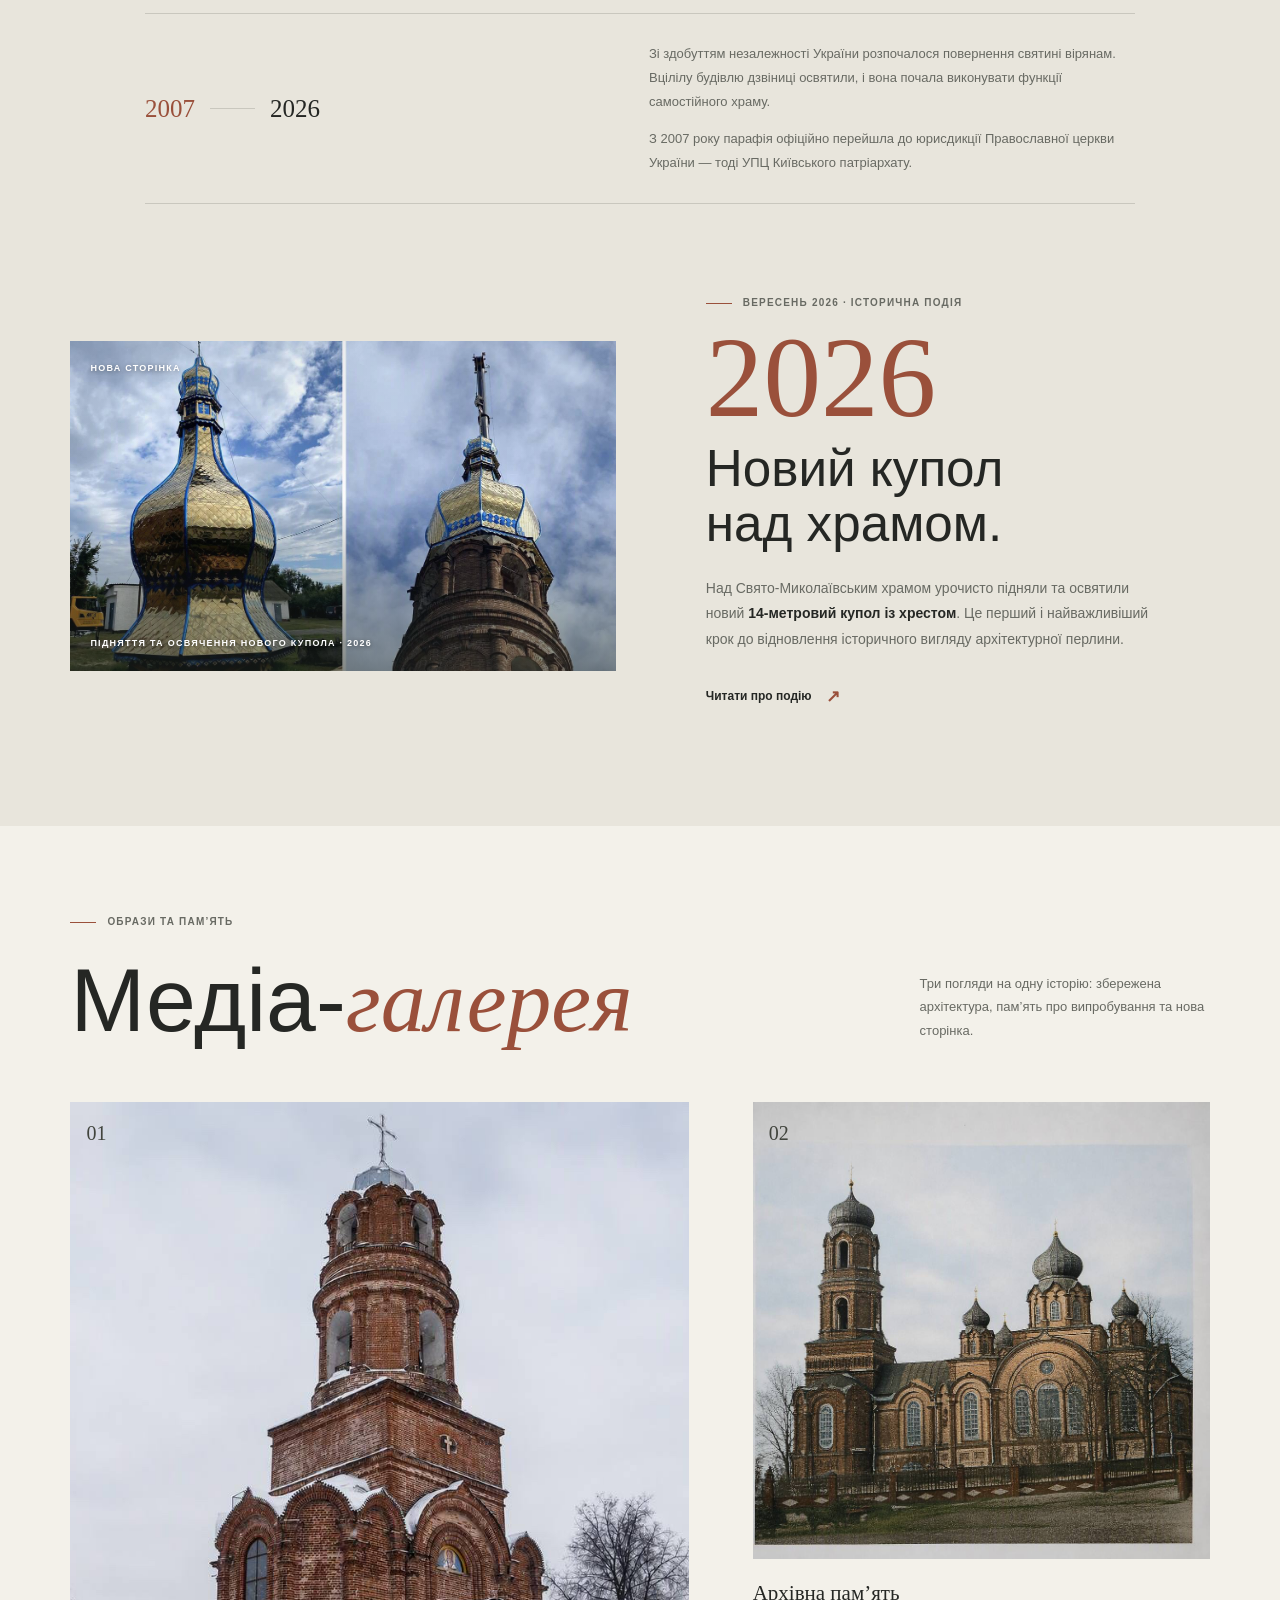
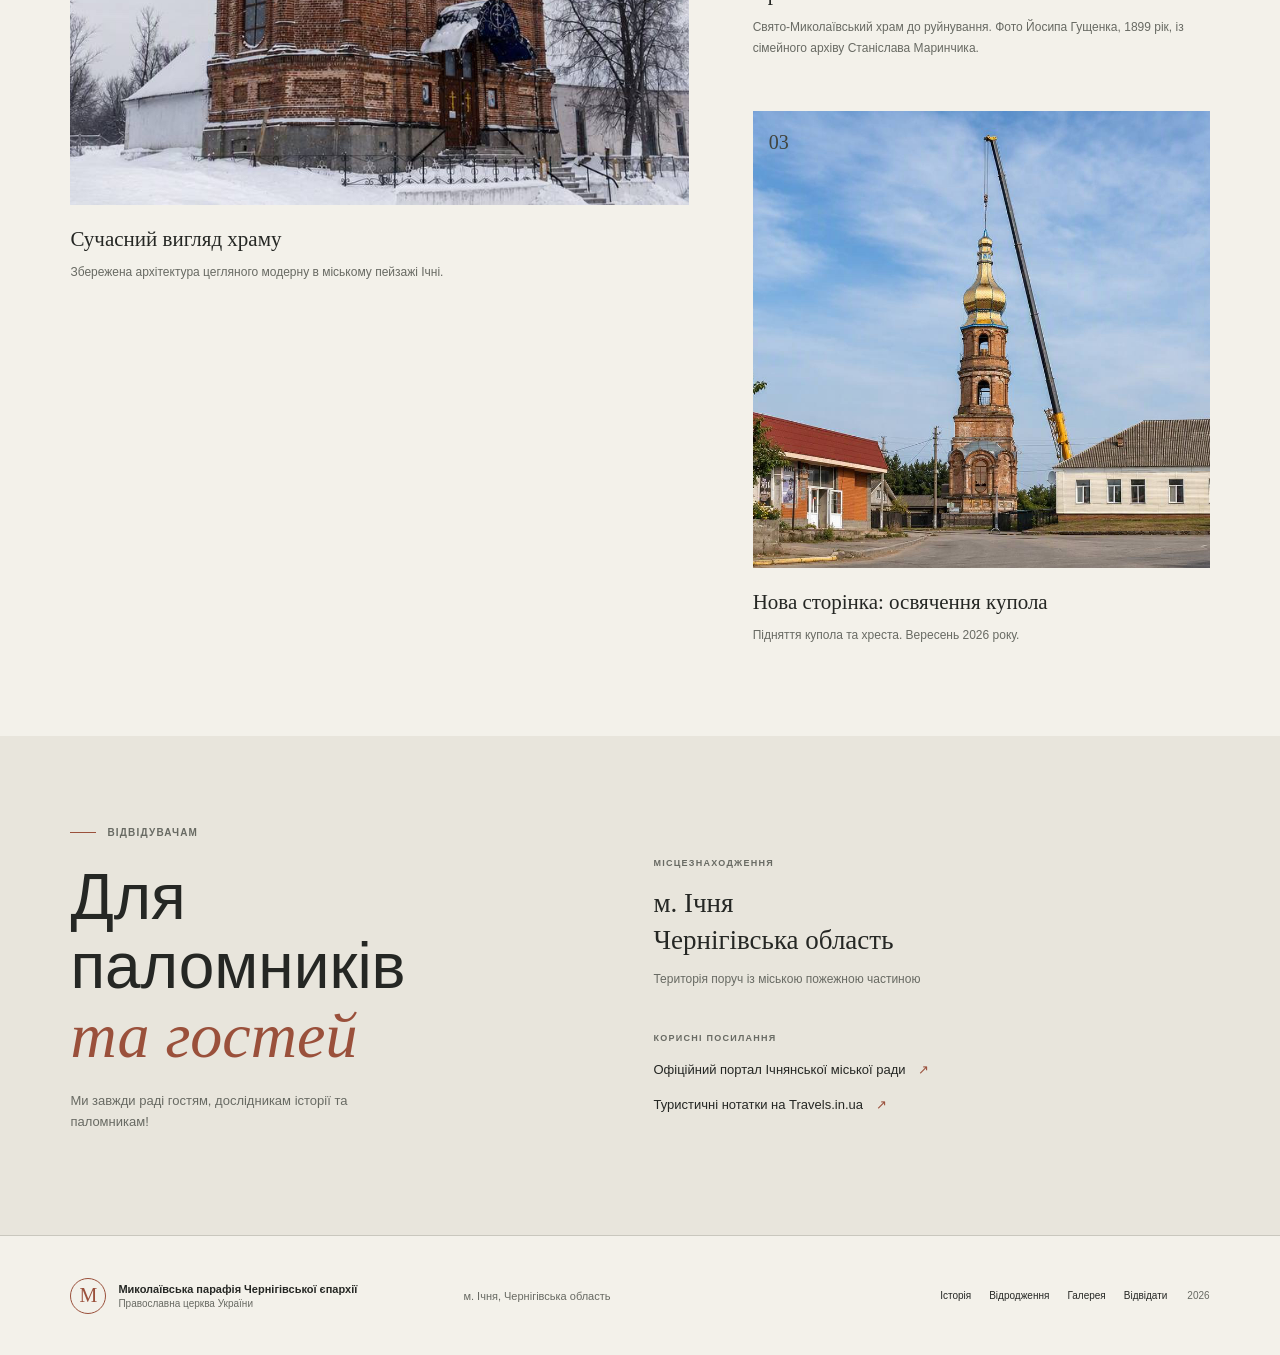
==== commit 1be427fb: "added en version" ====
--- a/index.html
+++ b/index.html
@@ -41,6 +41,7 @@
       <a href="#revival">Відродження</a>
       <a href="#gallery">Галерея</a>
       <a href="#visit">Відвідати</a>
+      <a href="index-en.html" lang="en" hreflang="en" aria-label="View this page in English">EN</a>
     </nav>
     <details class="mobile-nav">
       <summary aria-label="Відкрити навігацію"><span></span><span></span></summary>
@@ -50,6 +51,7 @@
         <a href="#revival">Відродження</a>
         <a href="#gallery">Галерея</a>
         <a href="#visit">Відвідати</a>
+        <a href="index-en.html" lang="en" hreflang="en">English</a>
       </nav>
     </details>
   </header>
@@ -62,11 +64,11 @@
         <p class="hero-intro">Храм, що пройшов крізь чотири пожежі та руйнування радянського режиму, сьогодні відновлюється силами громади.</p>
         <a class="text-link hero-link" href="#history">Дізнатися історію <span aria-hidden="true">↘</span></a>
       </div>
-      <!-- Replace with images/hero/church-hero.webp when the approved parish photo is available. -->
-      <div class="hero-image media-placeholder" role="img" aria-label="Місце для фотографії сучасного вигляду Миколаївської церкви в Ічні">
+      <div class="hero-image">
+        <img src="images/hero/church-hero.webp" alt="Миколаївська церква в Ічні з новим синьо-золотим куполом" fetchpriority="high" decoding="async">
         <span class="hero-image-note"><span>ІЧНЯ</span><span>ЧЕРНІГІВЩИНА · УКРАЇНА</span></span>
       </div>
-      <div class="hero-bottom"><span>ІСТОРІЯ · ПАМ’ЯТЬ · ВІДРОДЖЕННЯ</span><a href="#identity" aria-label="Прокрутити до вступу">ПРОДОВЖИТИ <span aria-hidden="true">↓</span></a></div>
+      <div class="hero-bottom"><span>ІСТОРІЯ · ПАМ’ЯТЬ · ВІДРОДЖЕННЯ</span></div>
     </section>
 
     <section class="identity section-pad" id="identity" aria-labelledby="identity-title">
@@ -121,13 +123,6 @@
       </div>
     </section>
 
-    <figure class="photo-break reveal" aria-label="Місце для фотографії збереженої дзвіниці">
-      <!-- Replace with images/history/bell-tower.webp when the approved parish photo is available. -->
-      <div class="photo-break-image media-placeholder" role="img" aria-label="Тут буде фотографія дзвіниці Миколаївської церкви"></div>
-      <figcaption><span>Збережена дзвіниця</span><span>Миколаївська церква · Ічня</span></figcaption>
-      <span class="photo-break-number" aria-hidden="true">ІЧНЯ</span>
-    </figure>
-
     <section class="revival section-pad" id="revival" aria-labelledby="revival-title">
       <div class="section-heading reveal">
         <p class="eyebrow"><span class="eyebrow-rule"></span> Повернення до молитви</p>
--- a/styles.css
+++ b/styles.css
@@ -46,14 +46,11 @@
 .text-link { position: relative; display: inline-flex; align-items: center; gap: 14px; padding: 5px 0; font-size: 12px; font-weight: 650; text-decoration: none; }
 .text-link span { color: var(--clay); font-size: 17px; transition: transform .2s var(--ease); }
 .text-link:hover span { transform: translate(2px, -2px); }
-.hero-image { position: relative; grid-column: 2; grid-row: 1; width: 100%; height: min(68vh, 600px); overflow: hidden; }
-.media-placeholder { position: relative; overflow: hidden; background: #d9d5c9; }
-.hero-image::before { position: absolute; inset: 0; background: linear-gradient(145deg, rgba(32, 40, 36, .05), rgba(32, 40, 36, .35)), repeating-linear-gradient(0deg, transparent 0 43px, rgba(64, 68, 59, .08) 44px 45px); content: ""; }
-.hero-image::after { position: absolute; right: 13%; bottom: 0; left: 13%; height: 75%; border: 1px solid rgba(63, 67, 59, .35); border-bottom: 0; background: repeating-linear-gradient(0deg, transparent 0 24px, rgba(92, 76, 61, .12) 25px 26px); clip-path: polygon(50% 0, 59% 9%, 59% 22%, 80% 22%, 80% 100%, 20% 100%, 20% 22%, 41% 22%, 41% 9%); content: ""; }
-.hero-image-note { position: absolute; z-index: 1; right: 18px; bottom: 20px; left: 18px; display: flex; justify-content: space-between; color: #464941; font-size: 9px; font-weight: 650; letter-spacing: .12em; }
+.hero-image { position: relative; grid-column: 2; grid-row: 1; justify-self: center; width: clamp(300px, 29vw, 420px); height: auto; aspect-ratio: 887 / 1280; overflow: hidden; background: #d9d5c9; }
+.hero-image img { position: absolute; inset: 0; width: 100%; height: 100%; transform: scale(1.02); object-fit: cover; }
+.hero-image::before { position: absolute; z-index: 1; inset: 0; background: linear-gradient(180deg, transparent 72%, rgba(32, 40, 36, .42)); content: ""; pointer-events: none; }
+.hero-image-note { position: absolute; z-index: 2; right: 18px; bottom: 20px; left: 18px; display: flex; justify-content: space-between; color: #fff; font-size: 9px; font-weight: 650; letter-spacing: .12em; text-shadow: 0 1px 4px rgba(0, 0, 0, .55); }
 .hero-bottom { position: absolute; right: var(--gutter); bottom: 28px; left: var(--gutter); display: flex; justify-content: space-between; color: var(--muted); font-size: 9px; font-weight: 650; letter-spacing: .13em; }
-.hero-bottom a { text-decoration: none; }
-.hero-bottom a span { margin-left: 9px; color: var(--clay); }
 .section-pad { padding-right: var(--gutter); padding-left: var(--gutter); }
 .identity { padding-top: var(--section-space); padding-bottom: 24px; background: var(--night); color: var(--paper); }
 .identity .eyebrow { color: #c3c4bb; }
@@ -63,7 +60,7 @@
 .identity-text { max-width: 430px; color: #d0d1c9; font-size: 14px; }
 .identity-text p:last-child { margin-bottom: 0; }
 .identity-foot { display: flex; justify-content: flex-end; padding-top: 15px; border-top: 1px solid #4c524d; color: #b9bcb3; font-size: 9px; font-weight: 600; letter-spacing: .13em; }
-.history { padding-top: var(--section-space); padding-bottom: var(--section-space); }
+.history { padding-top: var(--section-space); padding-bottom: clamp(48px, 4vw, 64px); }
 .section-heading { position: relative; display: grid; max-width: var(--content); grid-template-columns: 1fr .62fr; align-items: end; margin: 0 auto 64px; }
 .section-heading .eyebrow { grid-column: 1 / -1; }
 .section-heading h2 { font-size: clamp(3.5rem, 7vw, 7rem); }
@@ -78,12 +75,7 @@
 .timeline-copy p:not(.eyebrow) { margin-bottom: 14px; color: var(--muted); font-size: 13px; line-height: 1.85; }
 .timeline-copy strong, .dome-copy strong { color: var(--ink); font-weight: 650; }
 .timeline-marker { position: absolute; top: 0; right: 0; color: #9b9c94; font-size: 10px; }
-.photo-break { position: relative; height: clamp(350px, 56vw, 690px); margin: 0; overflow: hidden; background: #d7d2c6; }
-.photo-break-image { position: absolute; inset: 0; background: repeating-linear-gradient(0deg, transparent 0 46px, rgba(73, 72, 61, .1) 47px 48px), linear-gradient(115deg, #cbc6b8, #e0ddd4 50%, #c8c2b5); }
-.photo-break-image::before { position: absolute; right: 22%; bottom: 0; left: 22%; height: 74%; border: 1px solid rgba(63, 67, 59, .38); border-bottom: 0; background: repeating-linear-gradient(0deg, transparent 0 27px, rgba(92, 76, 61, .12) 28px 29px); clip-path: polygon(50% 0, 57% 7%, 57% 18%, 72% 18%, 72% 100%, 28% 100%, 28% 18%, 43% 18%, 43% 7%); content: ""; }
-.photo-break figcaption { position: absolute; z-index: 1; right: var(--gutter); bottom: 24px; left: var(--gutter); display: flex; justify-content: space-between; color: #3d4039; font-size: 10px; }
-.photo-break-number { position: absolute; top: 50%; left: 50%; transform: translate(-50%, -50%); color: rgba(37, 39, 36, .24); font-family: var(--serif); font-size: clamp(3rem, 8vw, 7rem); }
-.revival { padding-top: var(--section-space); padding-bottom: var(--section-space); }
+.revival { padding-top: clamp(48px, 4vw, 64px); padding-bottom: var(--section-space); background: var(--paper-dark); }
 .revival .section-heading { margin-bottom: 52px; }
 .revival-story { display: grid; max-width: 990px; grid-template-columns: .8fr 1fr; gap: 9vw; margin: 0 auto 72px; padding: 28px 0; border-top: 1px solid var(--line); border-bottom: 1px solid var(--line); }
 .revival-years { display: flex; align-items: center; gap: 15px; color: var(--clay); font-family: var(--serif); font-size: 25px; }
@@ -103,7 +95,7 @@
 .dome-year { margin: 0 0 -5px; color: var(--clay); font-family: var(--serif); font-size: clamp(4.7rem, 9vw, 8.8rem); line-height: .98; }
 .dome-copy h3 { margin: 12px 0 24px; font-size: clamp(2.35rem, 4vw, 4.1rem); font-weight: 450; line-height: 1.08; }
 .dome-copy > p:not(.eyebrow):not(.dome-year) { margin-bottom: 25px; color: var(--muted); font-size: 14px; line-height: 1.85; }
-.gallery { padding-top: var(--section-space); padding-bottom: var(--section-space); background: var(--paper-dark); }
+.gallery { padding-top: var(--section-space); padding-bottom: var(--section-space); background: var(--paper); }
 .gallery-heading { margin-bottom: 52px; }
 .gallery-grid { display: grid; max-width: var(--content); grid-template-columns: 1.15fr .85fr; column-gap: clamp(20px, 5vw, 75px); row-gap: 52px; margin: 0 auto; }
 .gallery-item { min-width: 0; margin: 0; }
@@ -124,7 +116,7 @@
 .gallery-item figcaption { padding: 17px 0 0; }
 .gallery-item h3 { margin: 0 0 6px; font-family: var(--serif); font-size: 21px; font-weight: 400; }
 .gallery-item p { max-width: 440px; margin: 0; color: var(--muted); font-size: 12px; line-height: 1.75; }
-.visit { display: grid; grid-template-columns: .9fr 1.1fr; gap: 10vw; padding-top: var(--section-space); padding-bottom: var(--section-space); }
+.visit { display: grid; grid-template-columns: .9fr 1.1fr; gap: 10vw; padding-top: var(--section-space); padding-bottom: var(--section-space); background: var(--paper-dark); }
 .visit h2 { margin-bottom: 20px; font-size: clamp(2.7rem, 5vw, 5.3rem); }
 .visit-heading > p:last-child { max-width: 330px; color: var(--muted); font-size: 13px; }
 .visit-details { display: grid; align-content: center; gap: 40px; }
@@ -164,11 +156,14 @@
   .hero { display: flex; min-height: 760px; min-height: min(820px, calc(100svh - 68px)); flex-direction: column; align-items: stretch; padding: 52px var(--gutter) 72px; }
   .hero-copy { padding: 0; }
   .hero h1 { font-size: clamp(3.3rem, 14vw, 5.1rem); }
+  .english-page .hero h1 { font-size: clamp(2.25rem, 13vw, 5.1rem); }
   .hero-intro { max-width: 365px; margin-top: 23px; font-size: 14px; }
-  .hero-image { position: relative; inset: auto; width: 100%; height: clamp(210px, 35vh, 300px); flex: 0 0 auto; margin-top: 24px; }
+  .hero-image { position: relative; inset: auto; width: 100%; height: auto; aspect-ratio: 887 / 1248; flex: 0 0 auto; margin-top: 24px; }
   .hero-bottom { bottom: 18px; font-size: 8px; }
   .hero-bottom > span { max-width: 55%; }
   .identity-content { grid-template-columns: 1fr; gap: 24px; padding: 18px 0 40px; }
+  .history { padding-bottom: 32px; }
+  .revival { padding-top: 40px; }
   .identity h2, .section-heading h2 { font-size: clamp(3rem, 11vw, 5rem); }
   .identity-text { max-width: 520px; }
   .section-heading { grid-template-columns: 1fr; gap: 18px; margin-bottom: 44px; }
@@ -178,8 +173,6 @@
   .timeline-date { flex-direction: row; gap: 10px; align-items: baseline; font-size: 2.55rem; }
   .timeline-date span + span { font-size: .55em; }
   .timeline-copy { padding-right: 32px; }
-  .photo-break { height: 440px; }
-  .photo-break-image::before { right: 11%; left: 11%; }
   .revival-story { grid-template-columns: 1fr; gap: 18px; margin-bottom: 52px; }
   .dome-event { grid-template-columns: 1fr; gap: 27px; }
   .dome-visual { min-height: 0; }
@@ -200,7 +193,6 @@
   .brand-name { font-size: 11px; }
   .hero h1 { font-size: 3.2rem; }
   .hero-image-note { font-size: 8px; }
-  .photo-break figcaption { font-size: 9px; }
   .timeline-date { flex-wrap: wrap; }
 }
 
